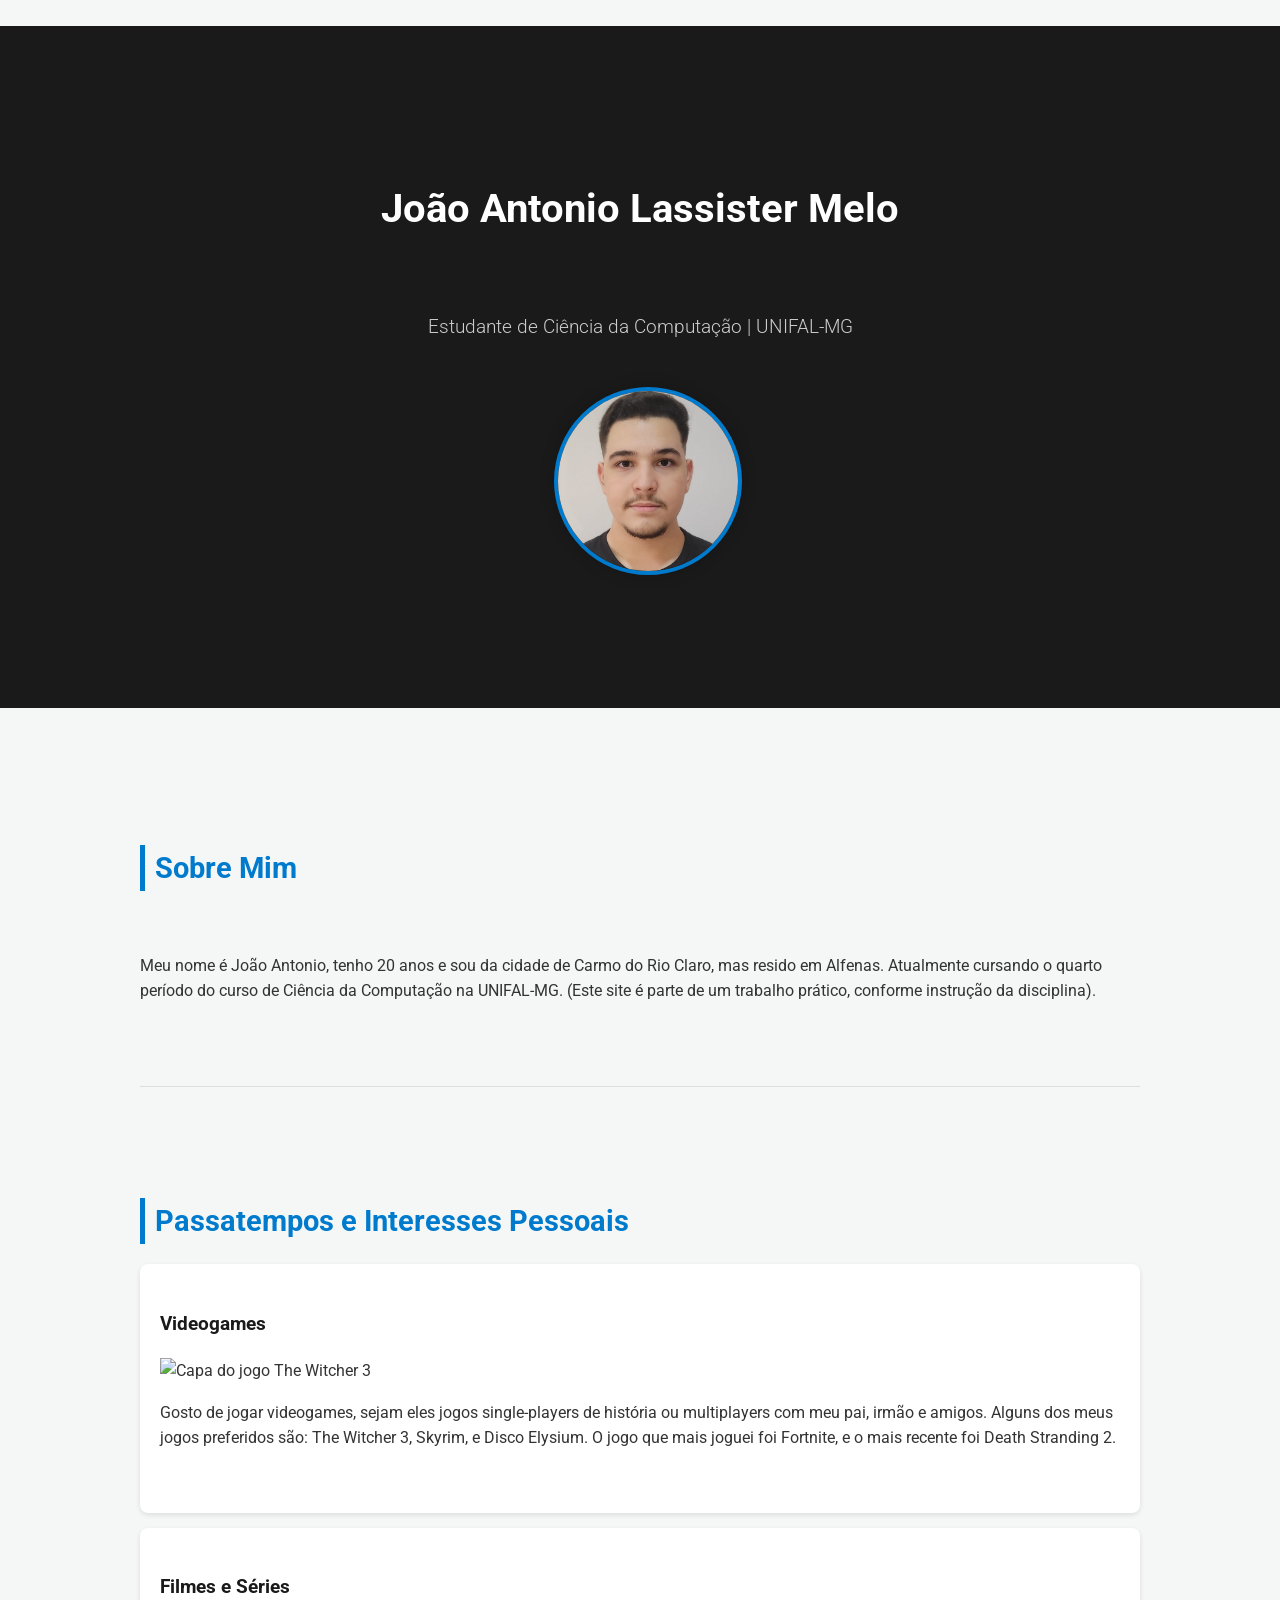
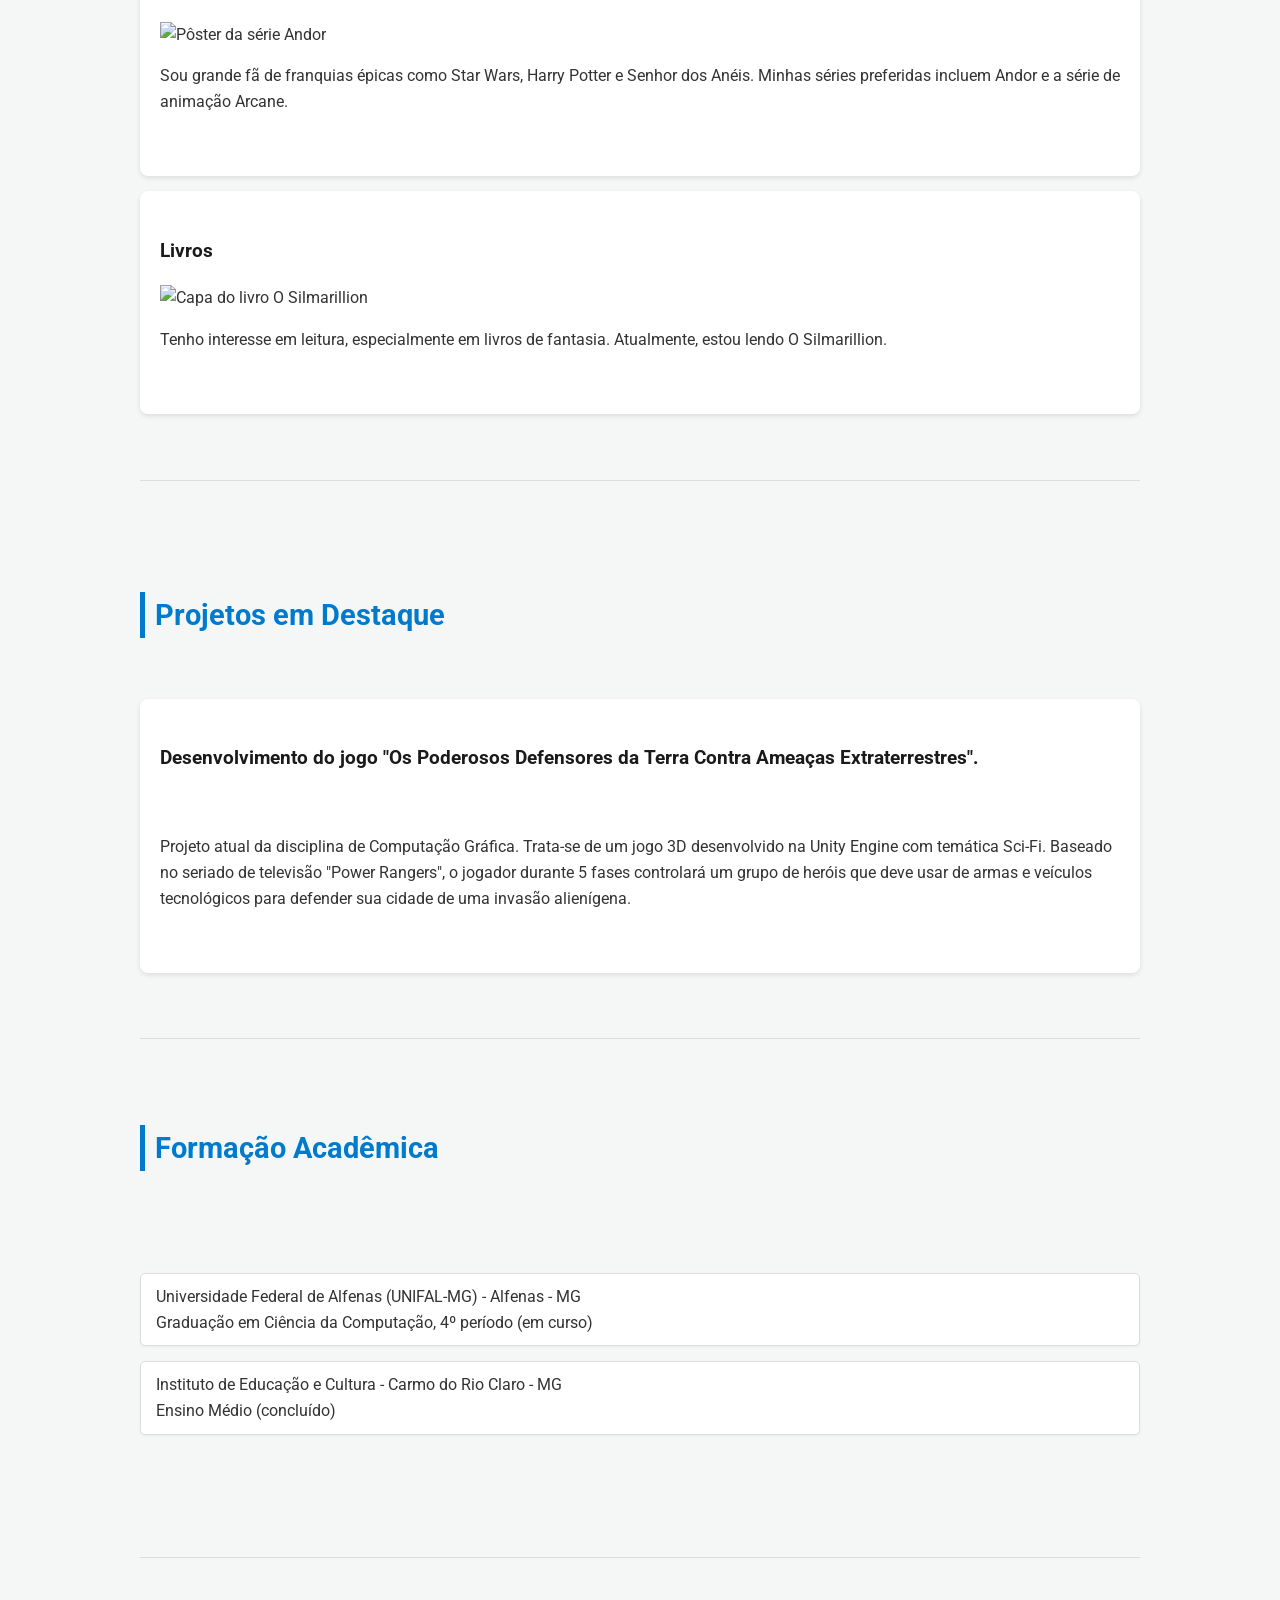
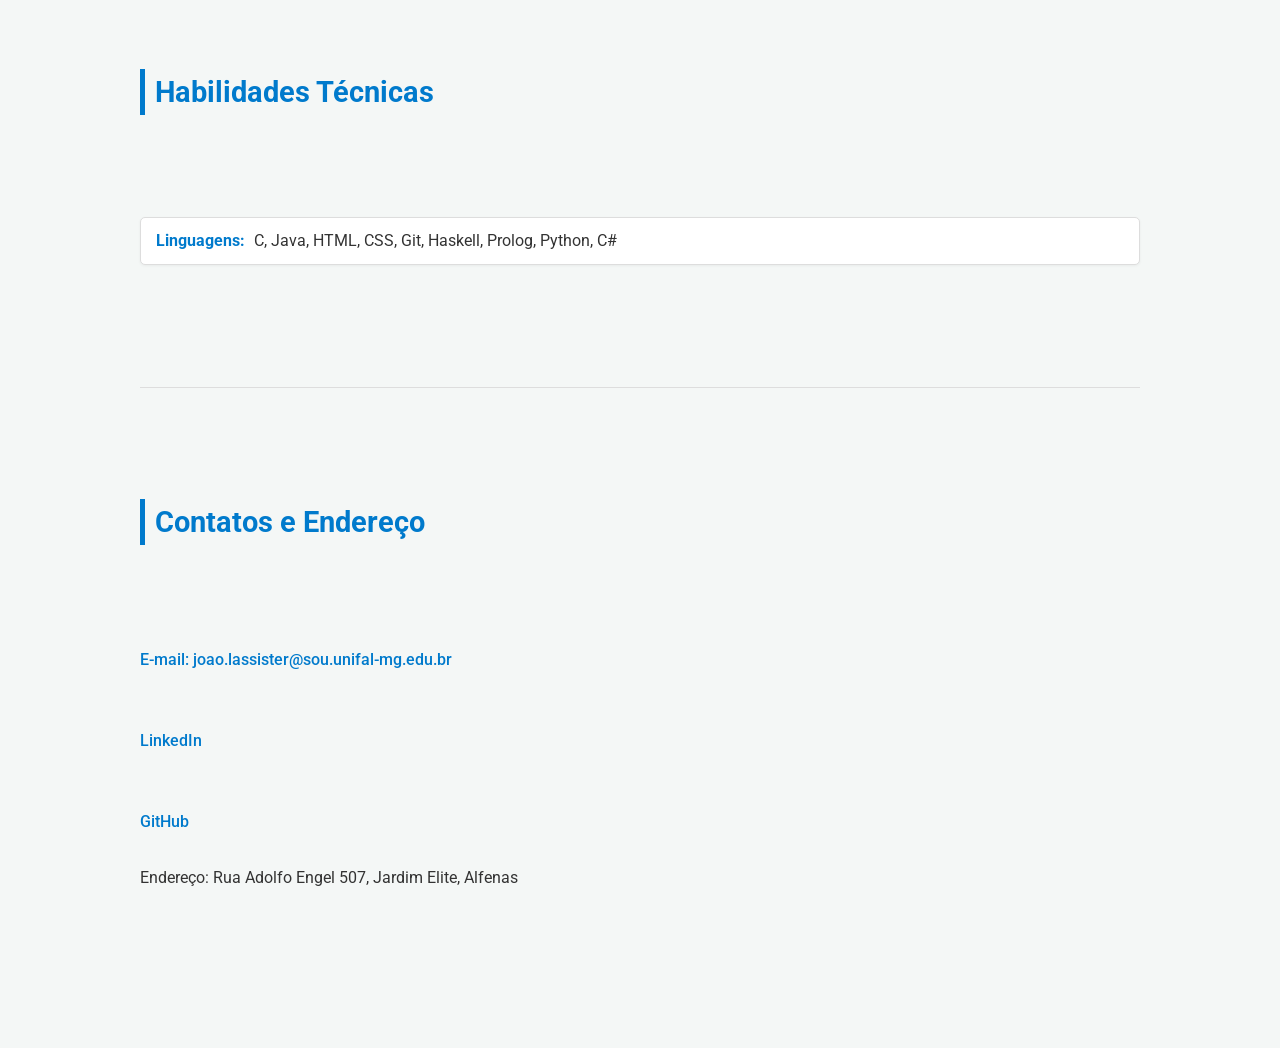
==== index.html @ 3ff21a8b "Alteração index.html Updated profile image and added images for interests." ====
<!DOCTYPE html>
<html lang="pt-BR">
<head>
    <meta charset="UTF-8">
    <meta name="viewport" content="width=device-width, initial-scale=1.0">
    <title>João Antonio Lassister Melo | Site Pessoal</title>
    <link rel="stylesheet" href="style.css">
    <link href="https://fonts.googleapis.com/css2?family=Roboto:wght@300;400;700&display=swap" rel="stylesheet">
</head>
<body>

    <header class="hero">
        <div class="container">
            <h1>João Antonio Lassister Melo</h1>
            <p>Estudante de Ciência da Computação | UNIFAL-MG</p>
            <img src="profile.jpeg" alt="Foto de perfil de João Antonio Lassister Melo" class="profile-img">
        </div>
    </header>

    <main class="container">
        
        <section id="sobre">
            <h2>Sobre Mim</h2>
            <p>Meu nome é João Antonio, tenho 20 anos e sou da cidade de Carmo do Rio Claro, mas resido em Alfenas. Atualmente cursando o quarto período do curso de Ciência da Computação na UNIFAL-MG. (Este site é parte de um trabalho prático, conforme instrução da disciplina).</p>
        </section>

        <section id="interesses">
            <h2>Passatempos e Interesses Pessoais</h2>
            <div class="projeto-card">
                <h3>Videogames</h3>
                <img src="https://upload.wikimedia.org/wikipedia/en/b/b3/The_Witcher_3_Wild_Hunt_cover_art.png" alt="Capa do jogo The Witcher 3" class="content-img">
                <p>Gosto de jogar videogames, sejam eles jogos single-players de história ou multiplayers com meu pai, irmão e amigos. Alguns dos meus jogos preferidos são: The Witcher 3, Skyrim, e Disco Elysium. O jogo que mais joguei foi Fortnite, e o mais recente foi Death Stranding 2.</p>
            </div>
            <div class="projeto-card">
                <h3>Filmes e Séries</h3>
                <img src="https://upload.wikimedia.org/wikipedia/en/b/b9/Andor_title_card.jpg" alt="Pôster da série Andor" class="content-img">
                <p>Sou grande fã de franquias épicas como Star Wars, Harry Potter e Senhor dos Anéis. Minhas séries preferidas incluem Andor e a série de animação Arcane.</p>
            </div>
            <div class="projeto-card">
                <h3>Livros</h3>
                <img src="https://upload.wikimedia.org/wikipedia/en/b/ba/TheSilmarillion.jpg" alt="Capa do livro O Silmarillion" class="content-img">
                <p>Tenho interesse em leitura, especialmente em livros de fantasia. Atualmente, estou lendo O Silmarillion.</p>
            </div>
        </section>

        <section id="projetos">
            <h2>Projetos em Destaque</h2>
            <div class="projeto-card">
                <h3>Desenvolvimento do jogo "Os Poderosos Defensores da Terra Contra Ameaças Extraterrestres".</h3>
                <p>Projeto atual da disciplina de Computação Gráfica. Trata-se de um jogo 3D desenvolvido na Unity Engine com temática Sci-Fi. Baseado no seriado de televisão "Power Rangers", o jogador durante 5 fases controlará um grupo de heróis que deve usar de armas e veículos tecnológicos para defender sua cidade de uma invasão alienígena.</p>
            </div>
        </section>

        <section id="formacao">
            <h2>Formação Acadêmica</h2>
            <ul class="skills-list">
                <li>Universidade Federal de Alfenas (UNIFAL-MG) - Alfenas - MG<br>
                    Graduação em Ciência da Computação, 4º período (em curso)</li>
                <li>Instituto de Educação e Cultura - Carmo do Rio Claro - MG<br>
                    Ensino Médio (concluído)</li>
            </ul>
        </section>

        <section id="habilidades">
            <h2>Habilidades Técnicas</h2>
            <ul class="skills-list">
                <li><span class="skill-name">Linguagens:</span> C, Java, HTML, CSS, Git, Haskell, Prolog, Python, C#</li>
            </ul>
        </section>

        <section id="contato">
            <h2>Contatos e Endereço</h2>
            <div class="contact-info">
                <a href="mailto:joao.lassister@sou.unifal-mg.edu.br" class="contact-link">E-mail: joao.lassister@sou.unifal-mg.edu.br</a>
                <a href="https://www.linkedin.com/in/jo%C3%A3o-antonio-lassister-melo-55b287370?utm_source=share&utm_campaign=share_via&utm_content=profile&utm_medium=android_app" target="_blank" class="contact-link">LinkedIn</a>
                <a href="https://github.com/JA-Lassister" target="_blank" class="contact-link">GitHub</a>
                <p>Endereço: Rua Adolfo Engel 507, Jardim Elite, Alfenas</p>
            </div>
        </section>

</body>
</html>
---- style.css ----
body {
    font-family: 'Roboto', sans-serif;
    line-height: 1.6;
    margin: 0;
    padding: 0;
    background-color: #f4f7f6;
    color: #333;
}

.container {
    width: 90%;
    max-width: 1000px;
    margin: 0 auto;
    padding: 20px;
}

.hero {
    background-color: #1a1a1a;
    color: #ffffff;
    padding: 80px 0;
    text-align: center;
}

.hero h1 {
    margin-top: 0;
    font-size: 2.5em;
    font-weight: 700;
}

.hero p {
    font-size: 1.2em;
    font-weight: 300;
    color: #ccc;
}

.profile-img {
    width: 180px;
    height: 180px;
    border-radius: 50%;
    object-fit: cover;
    margin-top: 25px;
    border: 4px solid #007acc;
    box-shadow: 0 0 15px rgba(0, 0, 0, 0.2);
}

section {
    padding: 40px 0;
    margin-bottom: 20px;
    border-bottom: 1px solid #ddd;
}

section:last-child {
    border-bottom: none;
}

h2 {
    color: #007acc;
    font-size: 1.8em;
    margin-top: 0;
    margin-bottom: 20px;
    border-left: 5px solid #007acc;
    padding-left: 10px;
}

.destaque {
    font-style: italic;
    color: #555;
    padding: 10px;
    background-color: #e9eef0;
    border-radius: 5px;
}

.projeto-card {
    background-color: #ffffff;
    padding: 20px;
    border-radius: 8px;
    box-shadow: 0 2px 5px rgba(0, 0, 0, 0.1);
    margin-top: 15px;
}

.projeto-card h3 {
    color: #1a1a1a;
    margin-top: 0;
}

.skills-list {
    list-style: none;
    padding: 0;
    display: flex;
    flex-wrap: wrap;
    gap: 15px;
    flex-direction: column;
}

.skills-list li {
    background-color: #ffffff;
    padding: 10px 15px;
    border-radius: 5px;
    box-shadow: 0 1px 3px rgba(0, 0, 0, 0.05);
    border: 1px solid #ddd;
    font-weight: 400;
}

.skill-name {
    font-weight: 700;
    color: #007acc;
    margin-right: 5px;
}

.contact-info {
    display: flex;
    flex-direction: column;
    gap: 10px;
    margin-top: 15px;
}

.contact-link {
    display: inline-block;
    color: #007acc;
    text-decoration: none;
    font-weight: 500;
    padding: 5px 0;
    transition: color 0.3s;
}

.contact-link:hover {
    color: #005f99;
    text-decoration: underline;
}

footer {
    background-color: #1a1a1a;
    color: #ccc;
    text-align: center;
    padding: 15px 0;
    font-size: 0.9em;
}

@media (max-width: 600px) {
    .hero {
        padding: 60px 0;
    }
    .hero h1 {
        font-size: 2em;
    }
    h2 {
        font-size: 1.5em;
    }
}
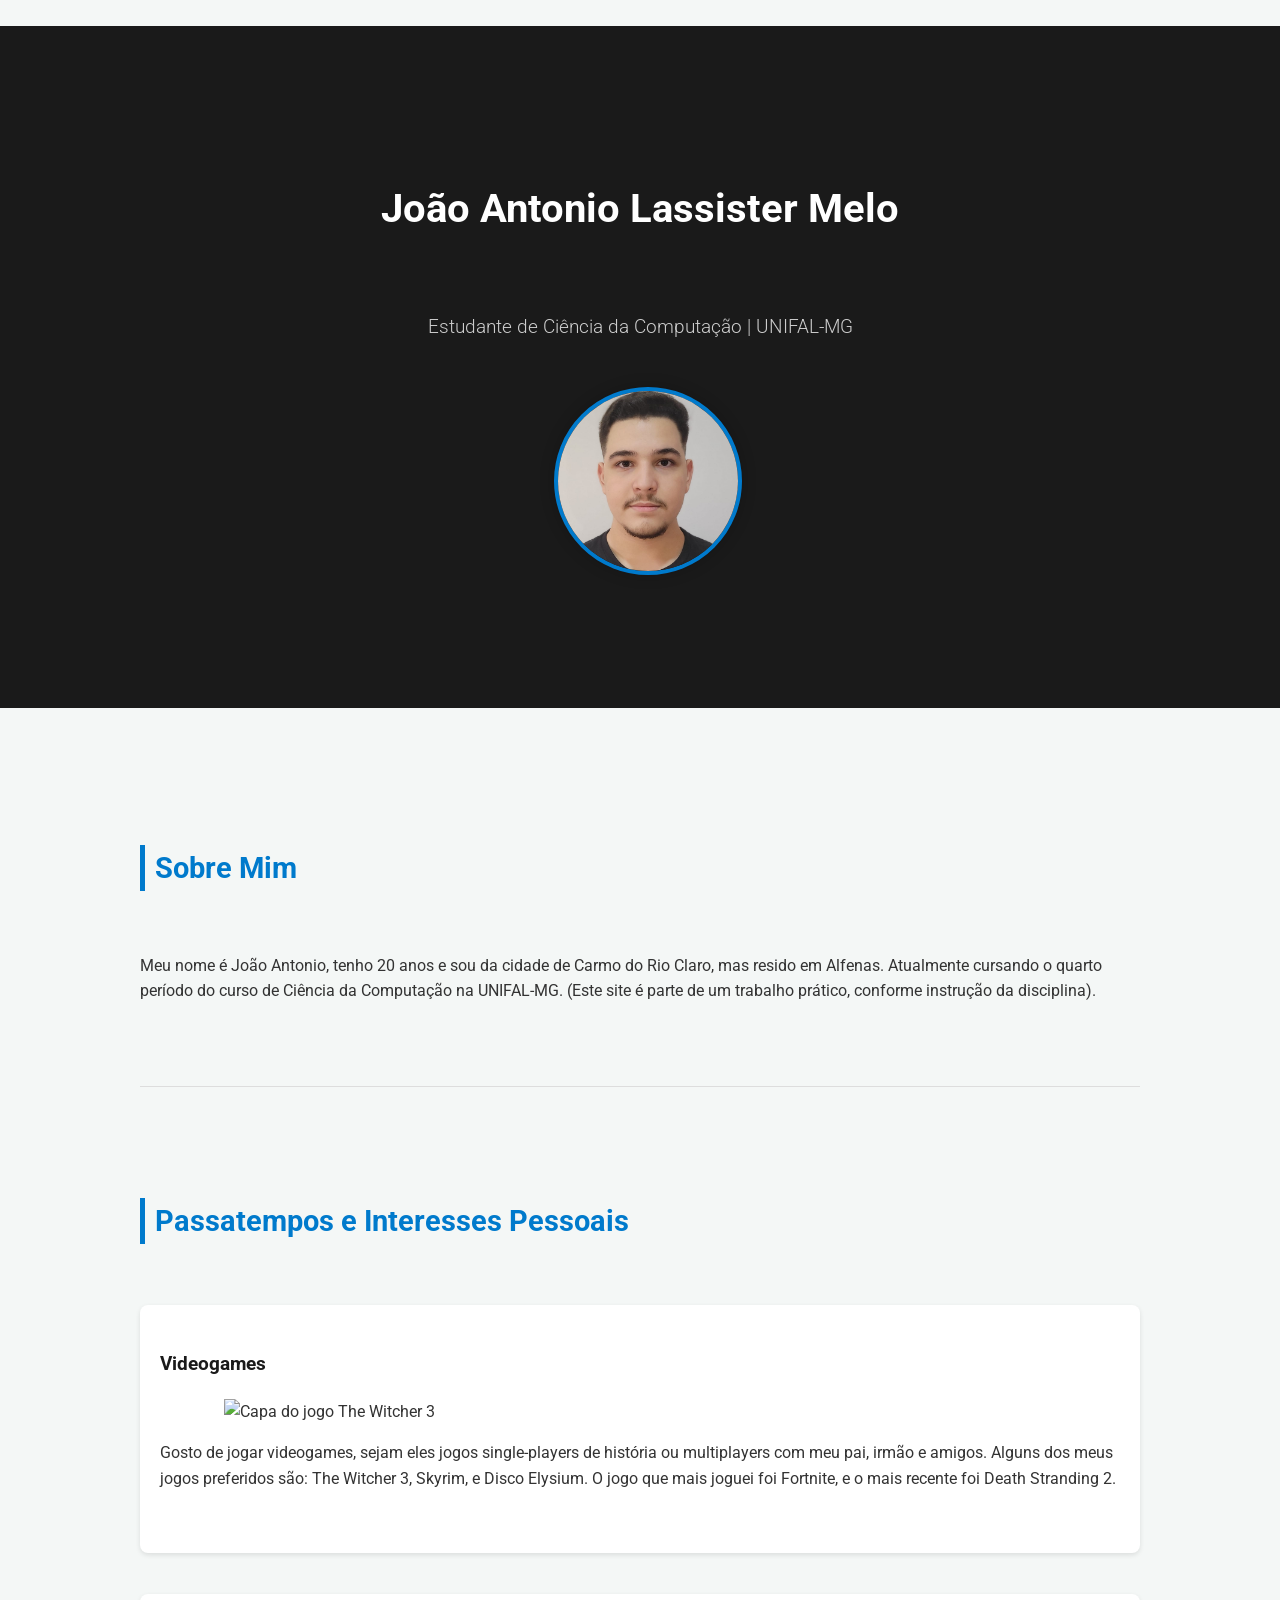
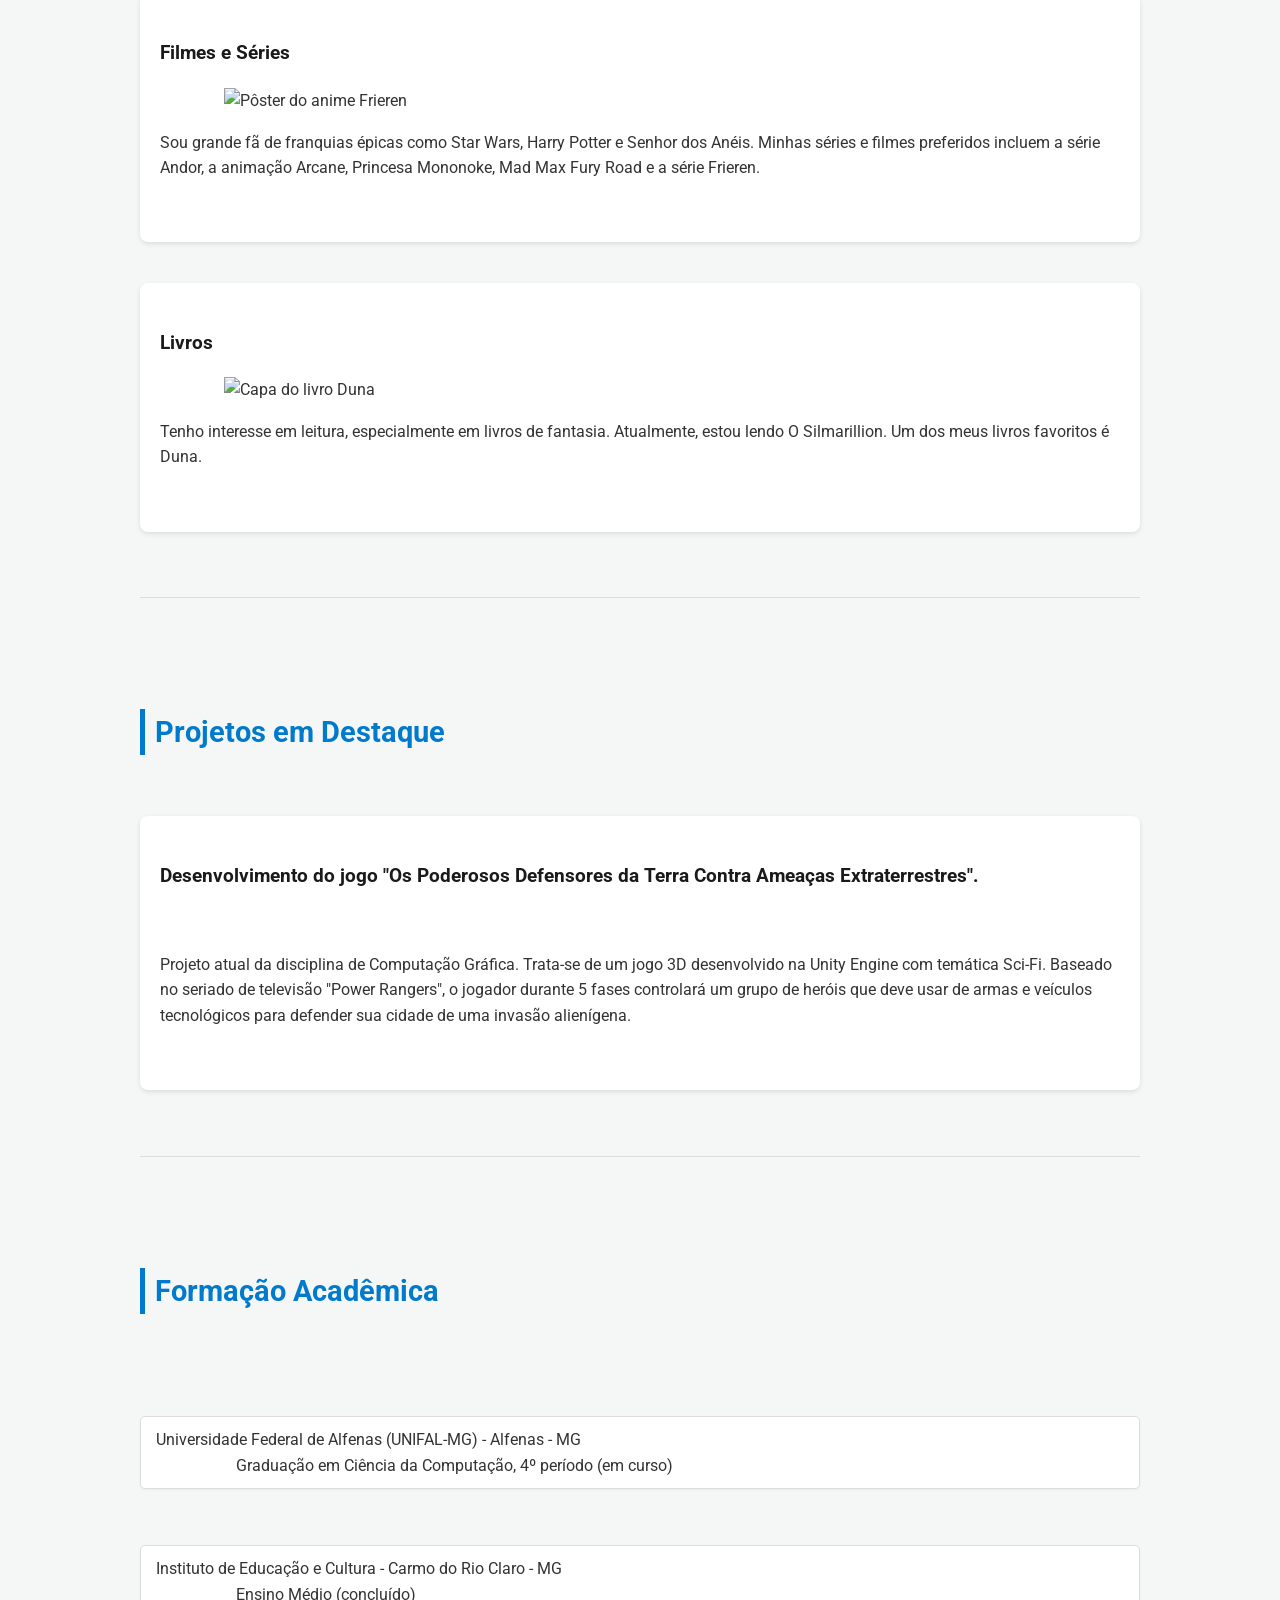
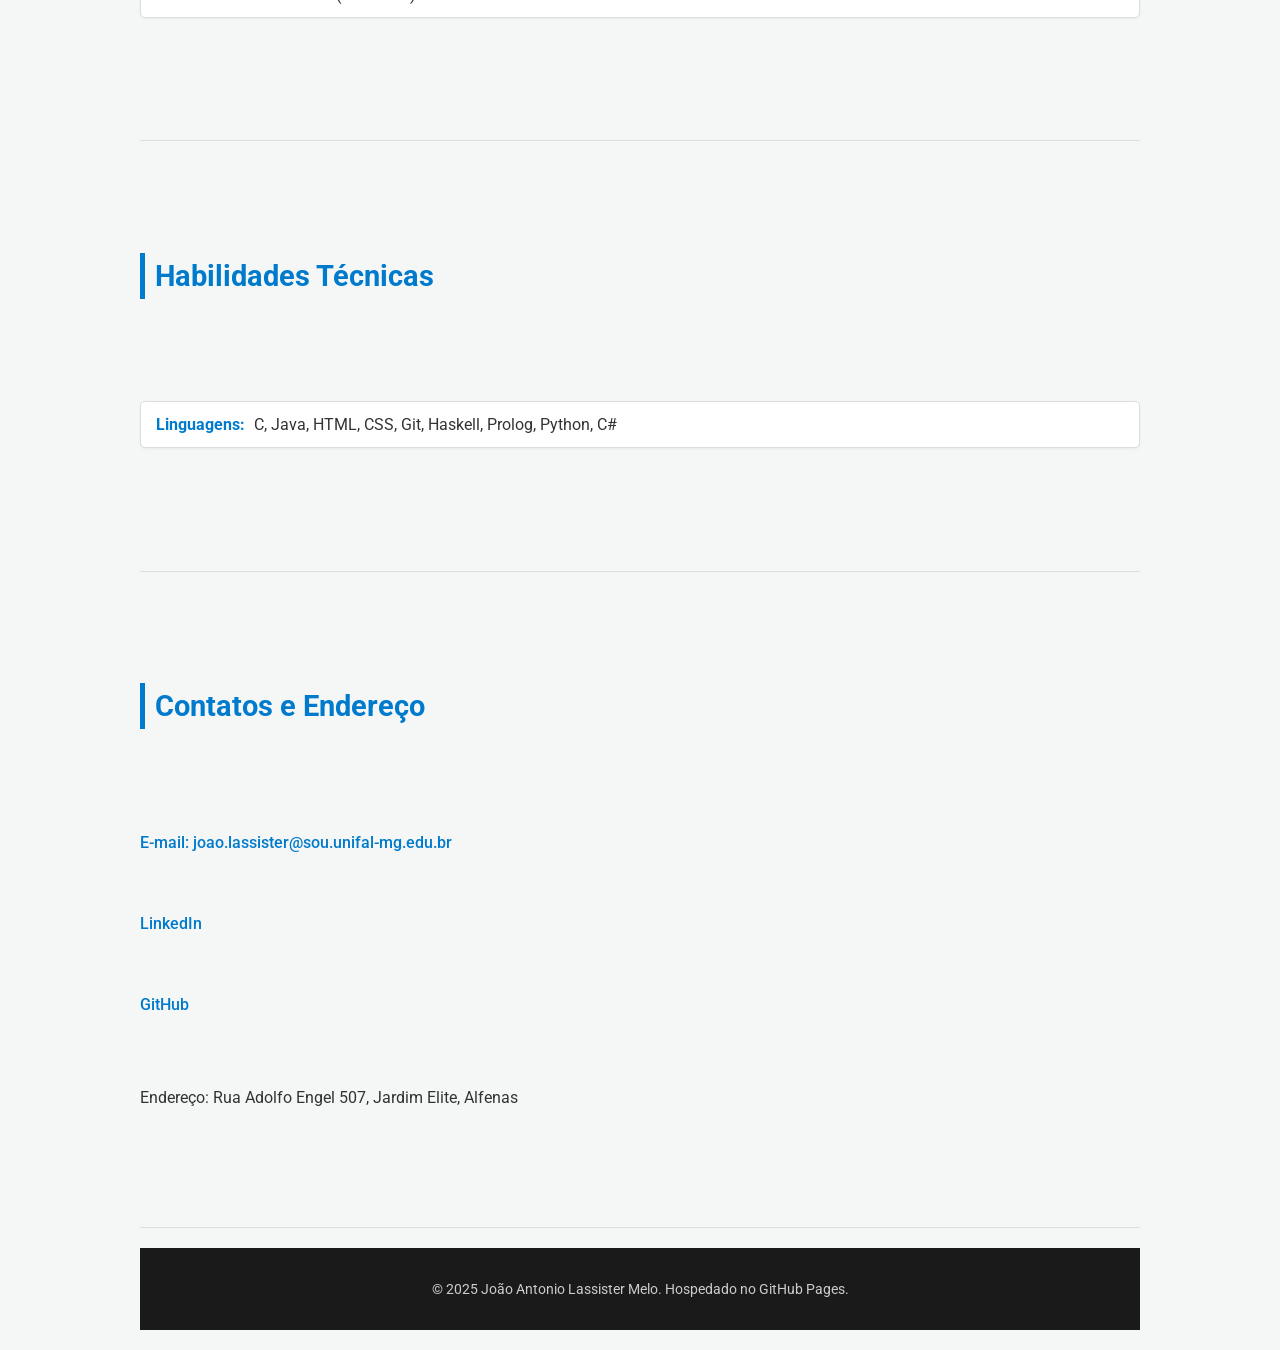
==== commit 5643914a: "Alteração index.html" ====
--- a/index.html
+++ b/index.html
@@ -26,20 +26,20 @@
 
         <section id="interesses">
             <h2>Passatempos e Interesses Pessoais</h2>
-            <div class="projeto-card">
+            <div class="projeto-card">
                 <h3>Videogames</h3>
-                <img src="https://upload.wikimedia.org/wikipedia/en/b/b3/The_Witcher_3_Wild_Hunt_cover_art.png" alt="Capa do jogo The Witcher 3" class="content-img">
+                <img src="https://upload.wikimedia.org/wikipedia/en/b/b3/The_Witcher_3_Wild_Hunt_cover_art.png" alt="Capa do jogo The Witcher 3" class="content-img">
                 <p>Gosto de jogar videogames, sejam eles jogos single-players de história ou multiplayers com meu pai, irmão e amigos. Alguns dos meus jogos preferidos são: The Witcher 3, Skyrim, e Disco Elysium. O jogo que mais joguei foi Fortnite, e o mais recente foi Death Stranding 2.</p>
             </div>
-            <div class="projeto-card">
+            <div class="projeto-card">
                 <h3>Filmes e Séries</h3>
-                <img src="https://upload.wikimedia.org/wikipedia/en/b/b9/Andor_title_card.jpg" alt="Pôster da série Andor" class="content-img">
-                <p>Sou grande fã de franquias épicas como Star Wars, Harry Potter e Senhor dos Anéis. Minhas séries preferidas incluem Andor e a série de animação Arcane.</p>
+                <img src="https://upload.wikimedia.org/wikipedia/en/9/93/Frieren_Beyond_Journey%27s_End_manga_volume_1_cover.jpg" alt="Pôster do anime Frieren" class="content-img">
+                <p>Sou grande fã de franquias épicas como Star Wars, Harry Potter e Senhor dos Anéis. Minhas séries e filmes preferidos incluem a série Andor, a animação Arcane, Princesa Mononoke, Mad Max Fury Road e a série Frieren.</p>
             </div>
-            <div class="projeto-card">
+            <div class="projeto-card">
                 <h3>Livros</h3>
-                <img src="https://upload.wikimedia.org/wikipedia/en/b/ba/TheSilmarillion.jpg" alt="Capa do livro O Silmarillion" class="content-img">
-                <p>Tenho interesse em leitura, especialmente em livros de fantasia. Atualmente, estou lendo O Silmarillion.</p>
+                <img src="https://upload.wikimedia.org/wikipedia/en/6/6f/Dune_novel_cover.jpg" alt="Capa do livro Duna" class="content-img">
+                <p>Tenho interesse em leitura, especialmente em livros de fantasia. Atualmente, estou lendo O Silmarillion. Um dos meus livros favoritos é Duna.</p>
             </div>
         </section>
 
@@ -51,13 +51,13 @@
             </div>
         </section>
 
-        <section id="formacao">
+        <section id="formacao">
             <h2>Formação Acadêmica</h2>
             <ul class="skills-list">
                 <li>Universidade Federal de Alfenas (UNIFAL-MG) - Alfenas - MG<br>
-                    Graduação em Ciência da Computação, 4º período (em curso)</li>
-                <li>Instituto de Educação e Cultura - Carmo do Rio Claro - MG<br>
-                    Ensino Médio (concluído)</li>
+                    Graduação em Ciência da Computação, 4º período (em curso)</li>
+                <li>Instituto de Educação e Cultura - Carmo do Rio Claro - MG<br>
+                    Ensino Médio (concluído)</li>
             </ul>
         </section>
 
@@ -74,9 +74,13 @@
                 <a href="mailto:joao.lassister@sou.unifal-mg.edu.br" class="contact-link">E-mail: joao.lassister@sou.unifal-mg.edu.br</a>
                 <a href="https://www.linkedin.com/in/jo%C3%A3o-antonio-lassister-melo-55b287370?utm_source=share&utm_campaign=share_via&utm_content=profile&utm_medium=android_app" target="_blank" class="contact-link">LinkedIn</a>
                 <a href="https://github.com/JA-Lassister" target="_blank" class="contact-link">GitHub</a>
-                <p>Endereço: Rua Adolfo Engel 507, Jardim Elite, Alfenas</p>
+                <p>Endereço: Rua Adolfo Engel 507, Jardim Elite, Alfenas</p>
             </div>
         </section>
 
+    <footer>
+        <p>&copy; 2025 João Antonio Lassister Melo. Hospedado no GitHub Pages.</p>
+    </footer>
+
 </body>
 </html>
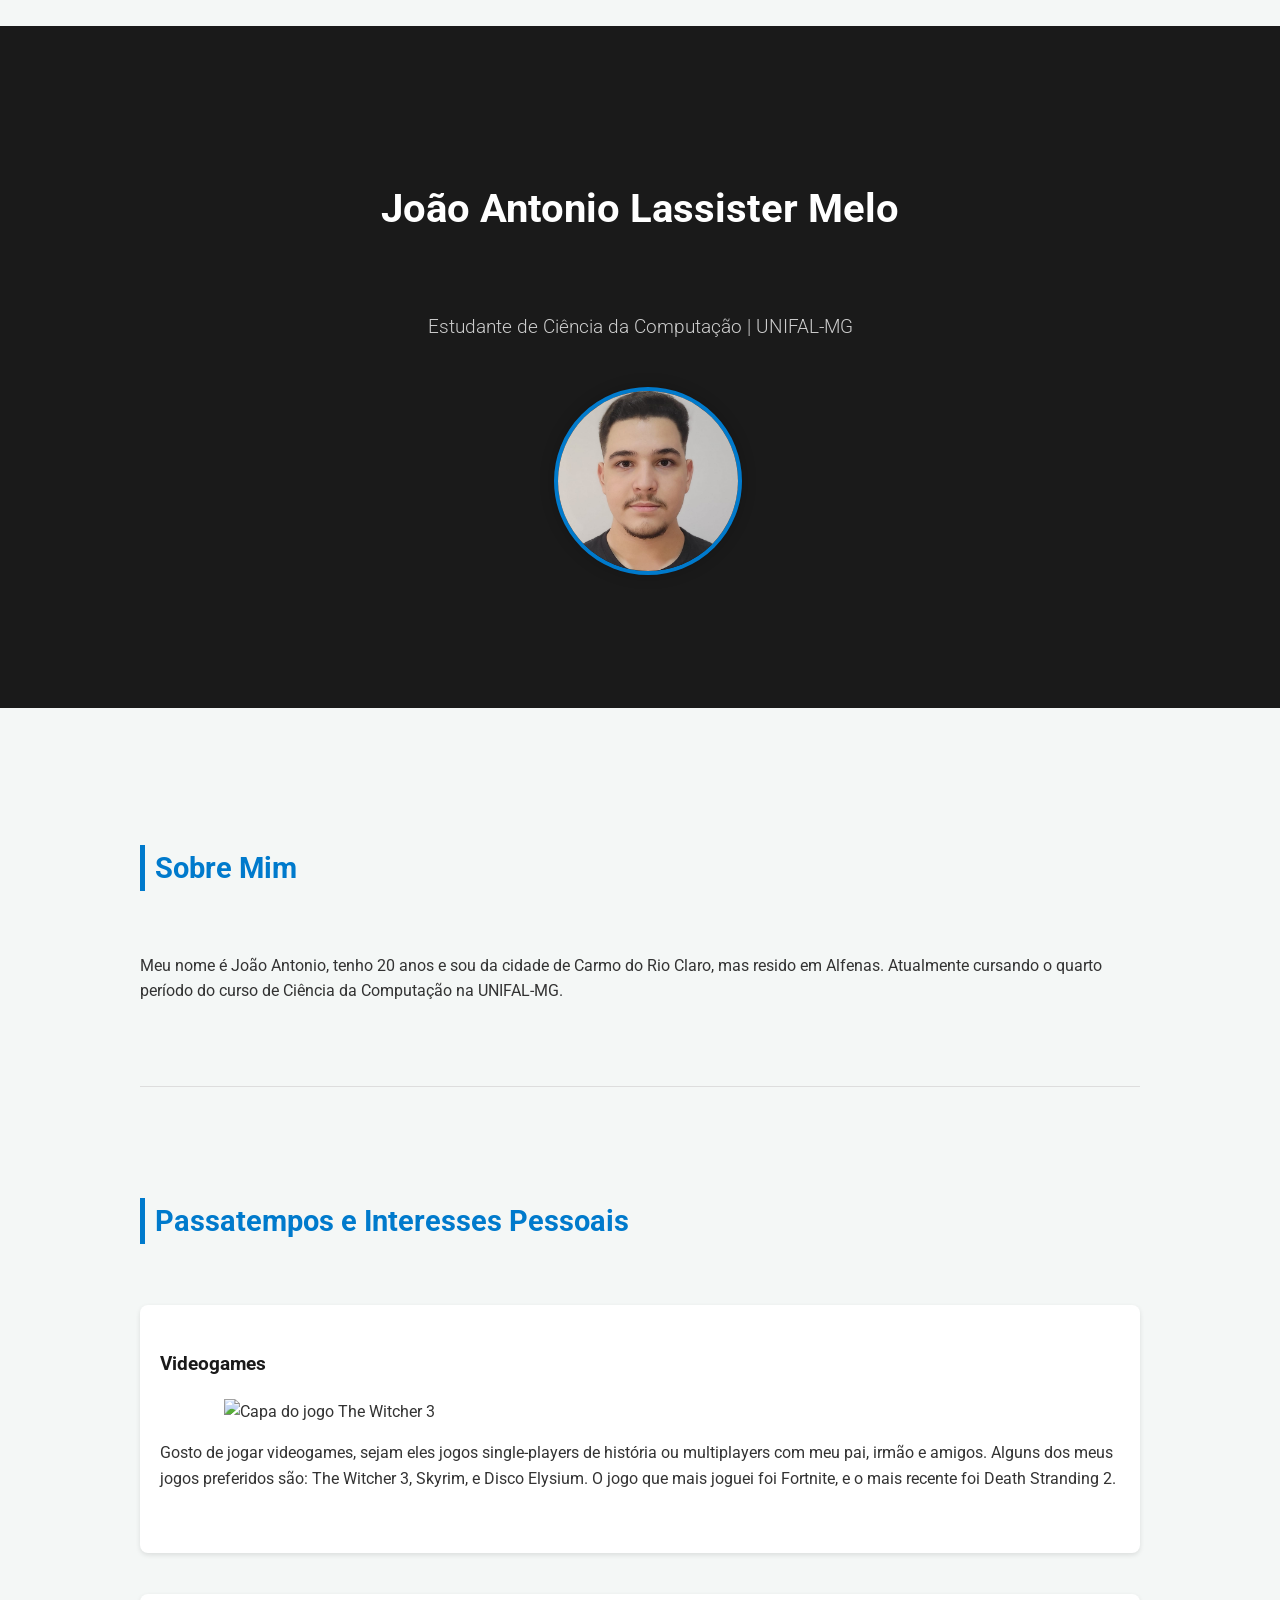
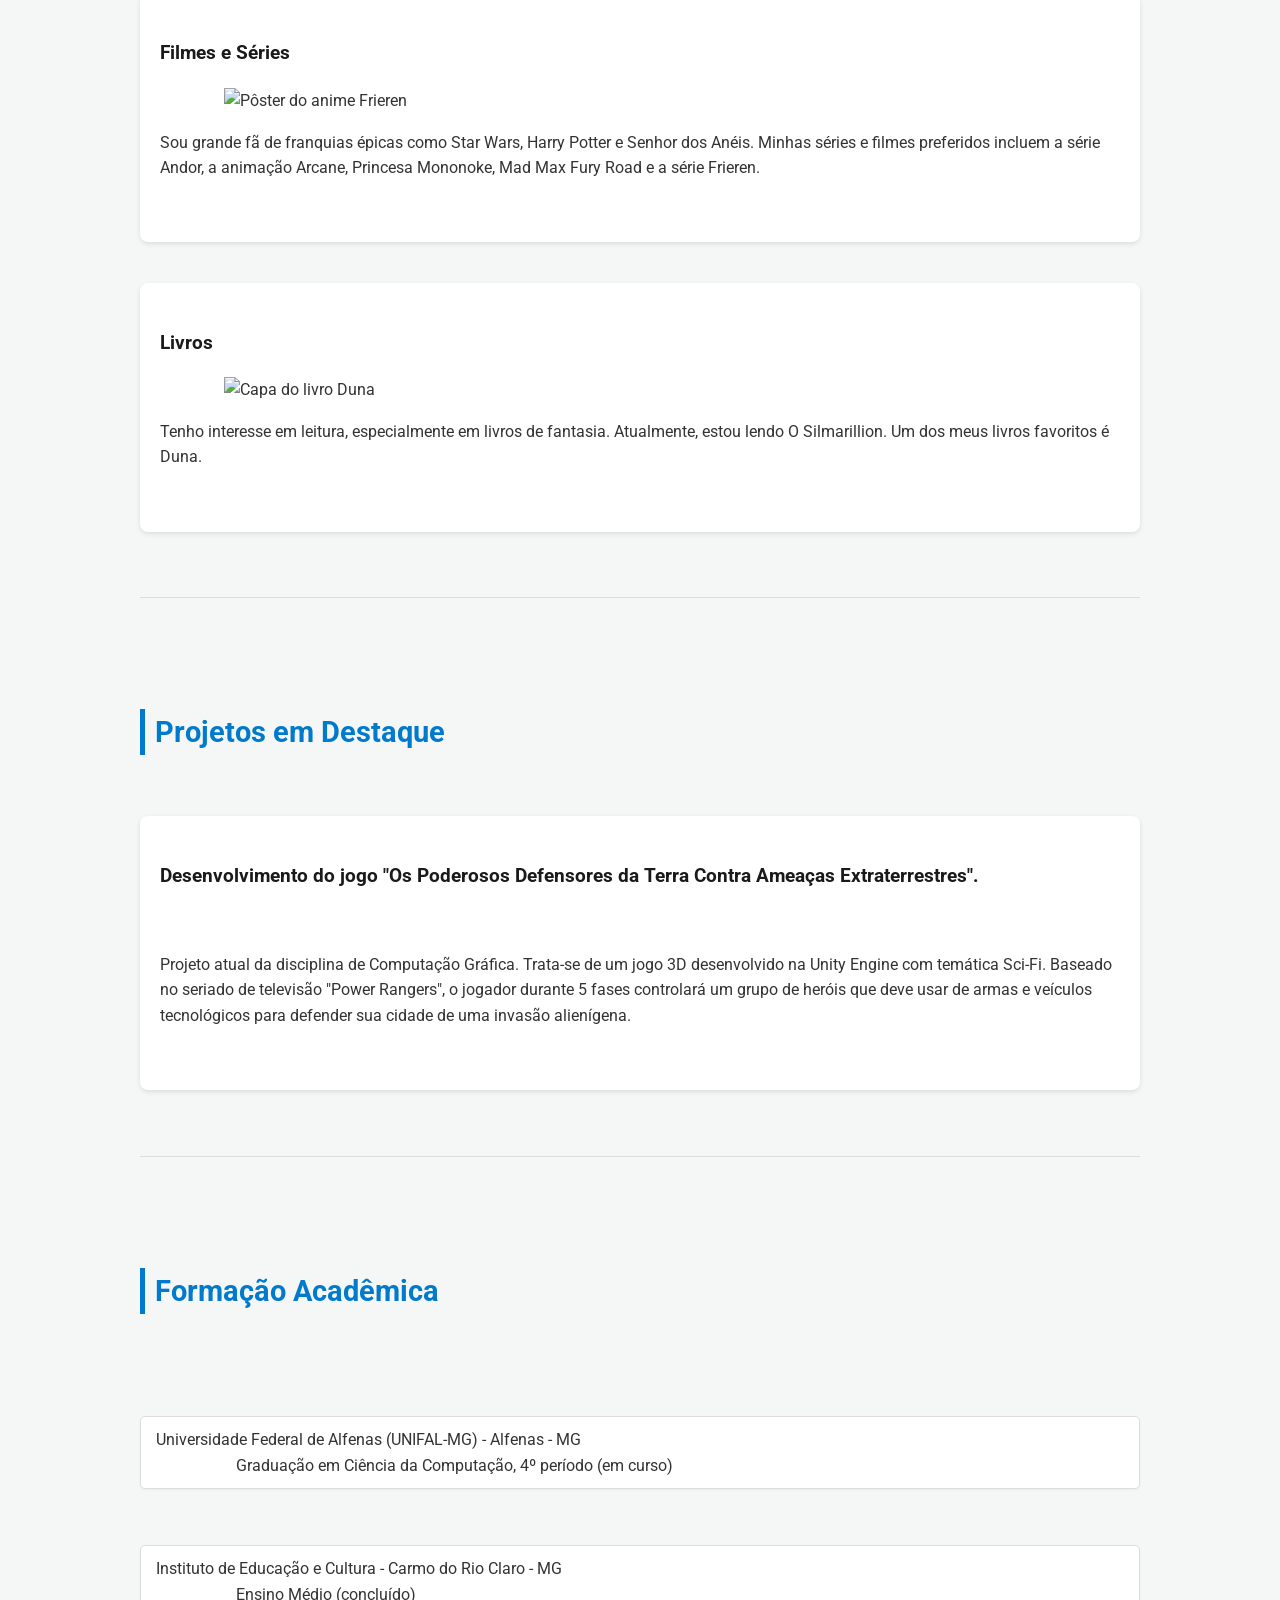
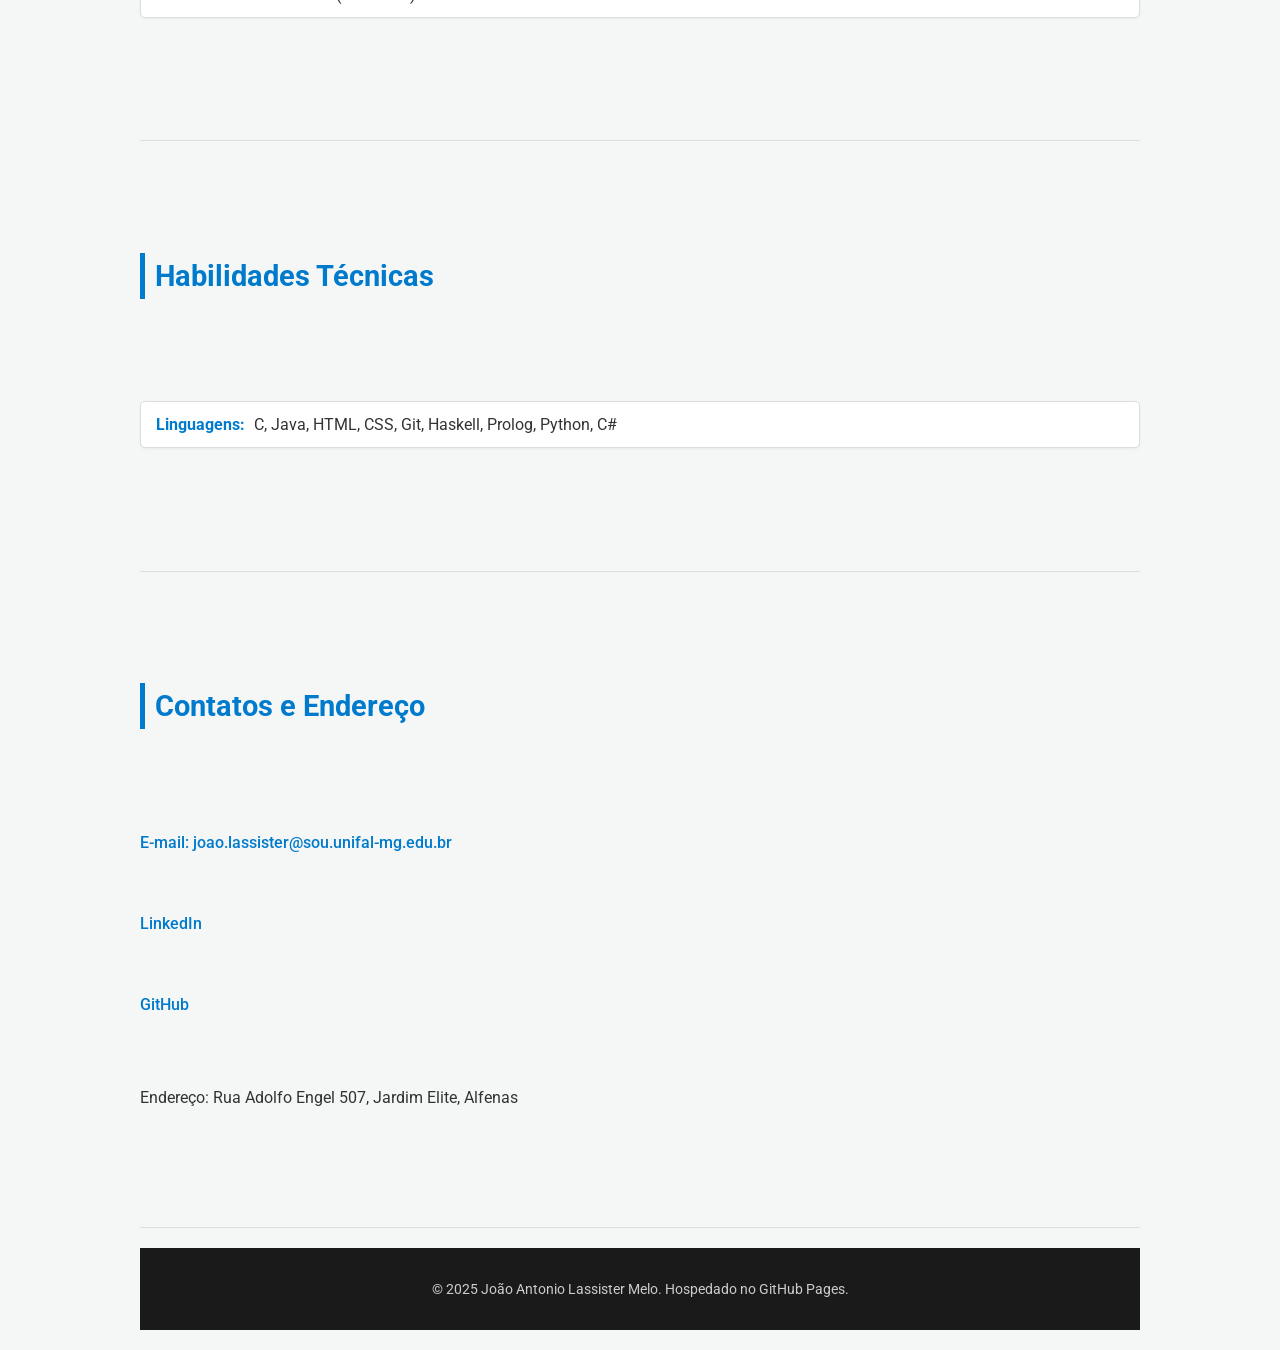
==== commit 925dc31a: "Alteração index.html" ====
--- a/index.html
+++ b/index.html
@@ -21,7 +21,7 @@
         
         <section id="sobre">
             <h2>Sobre Mim</h2>
-            <p>Meu nome é João Antonio, tenho 20 anos e sou da cidade de Carmo do Rio Claro, mas resido em Alfenas. Atualmente cursando o quarto período do curso de Ciência da Computação na UNIFAL-MG. (Este site é parte de um trabalho prático, conforme instrução da disciplina).</p>
+            <p>Meu nome é João Antonio, tenho 20 anos e sou da cidade de Carmo do Rio Claro, mas resido em Alfenas. Atualmente cursando o quarto período do curso de Ciência da Computação na UNIFAL-MG.</p>
         </section>
 
         <section id="interesses">
@@ -84,3 +84,4 @@
 
 </body>
 </html>
+
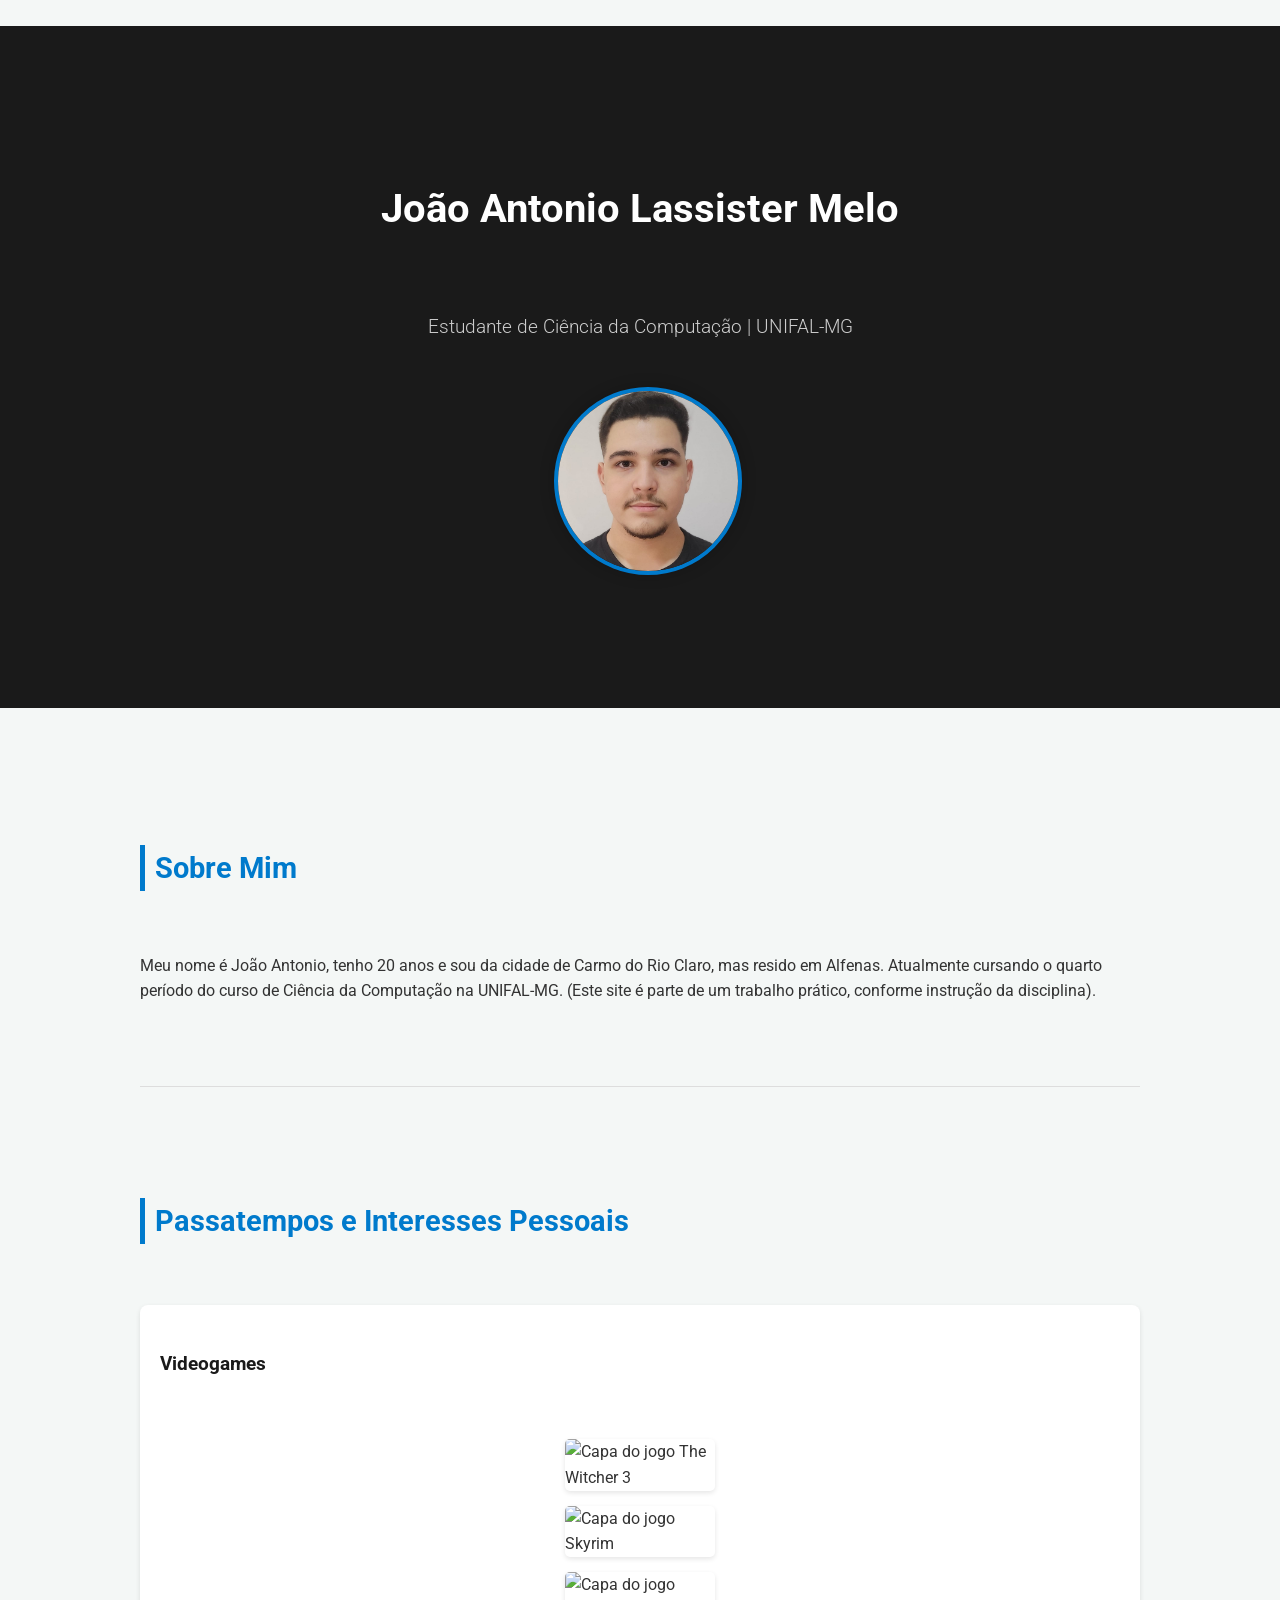
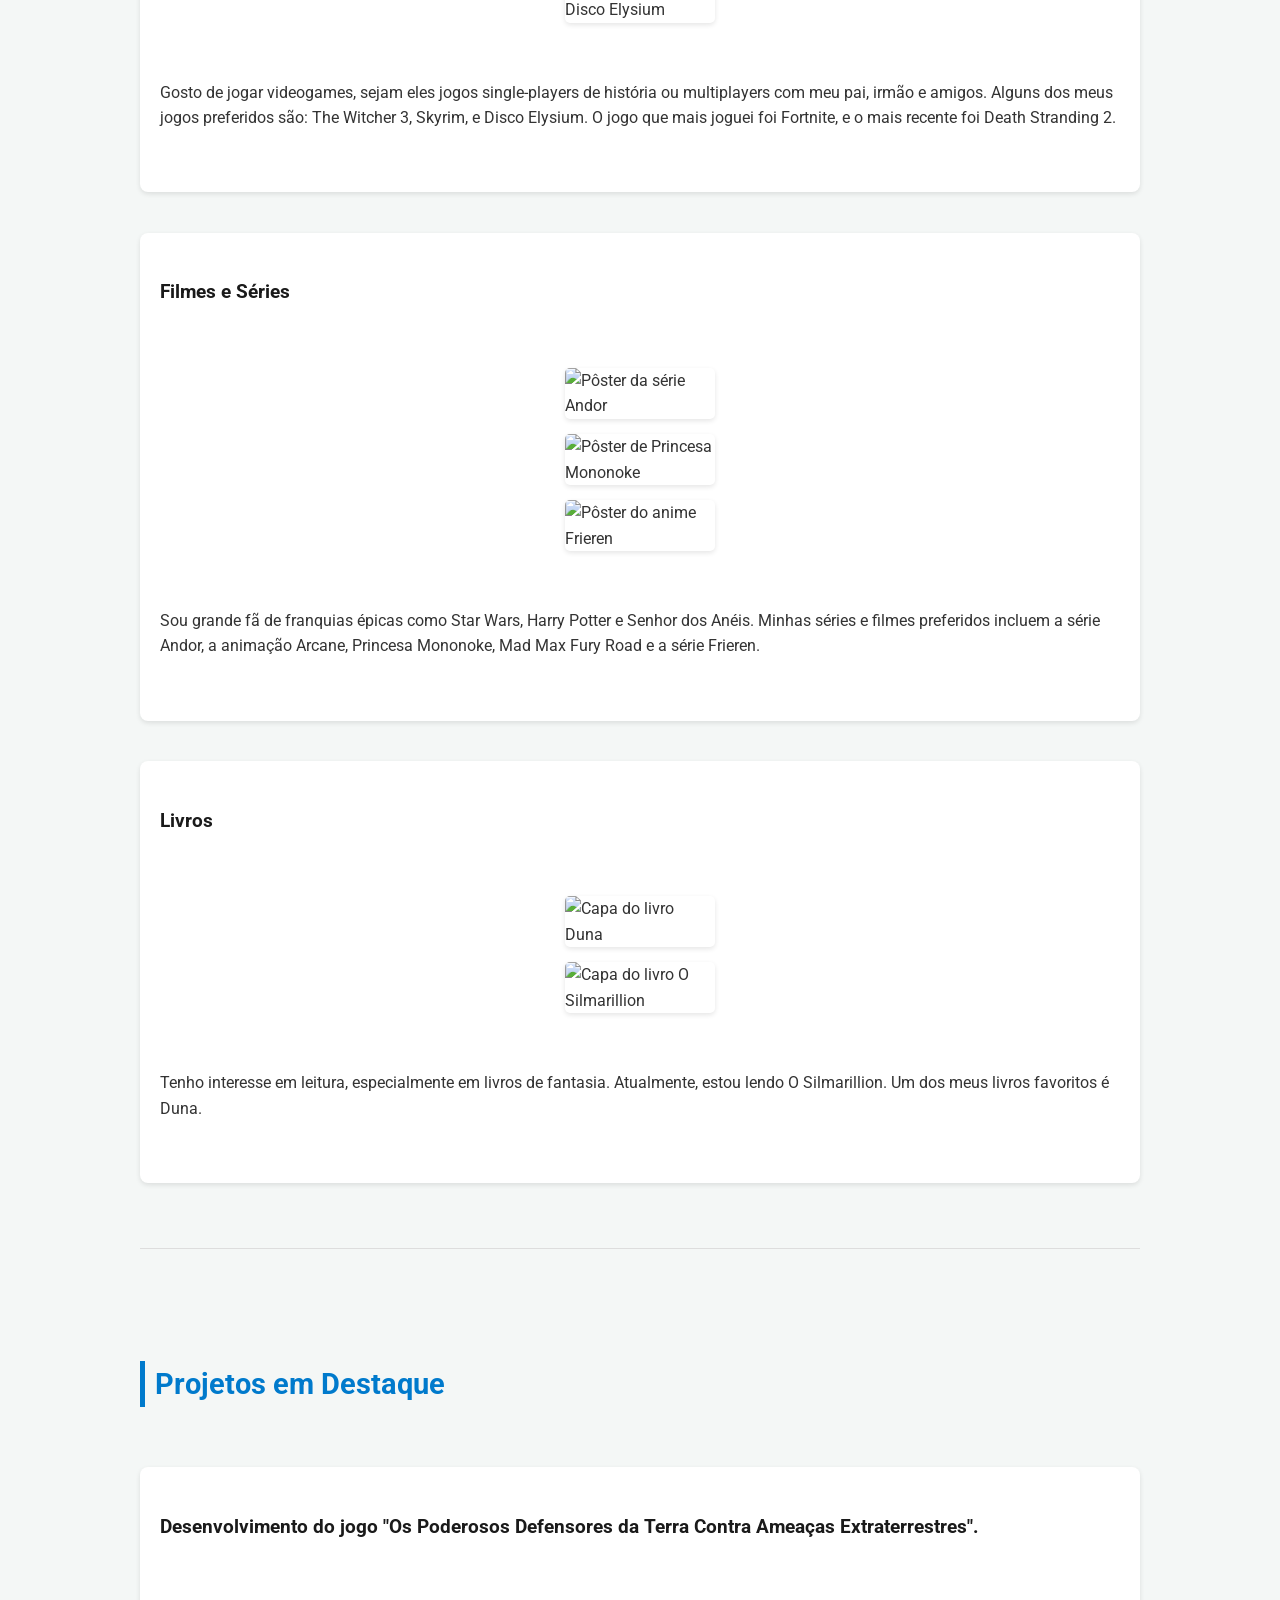
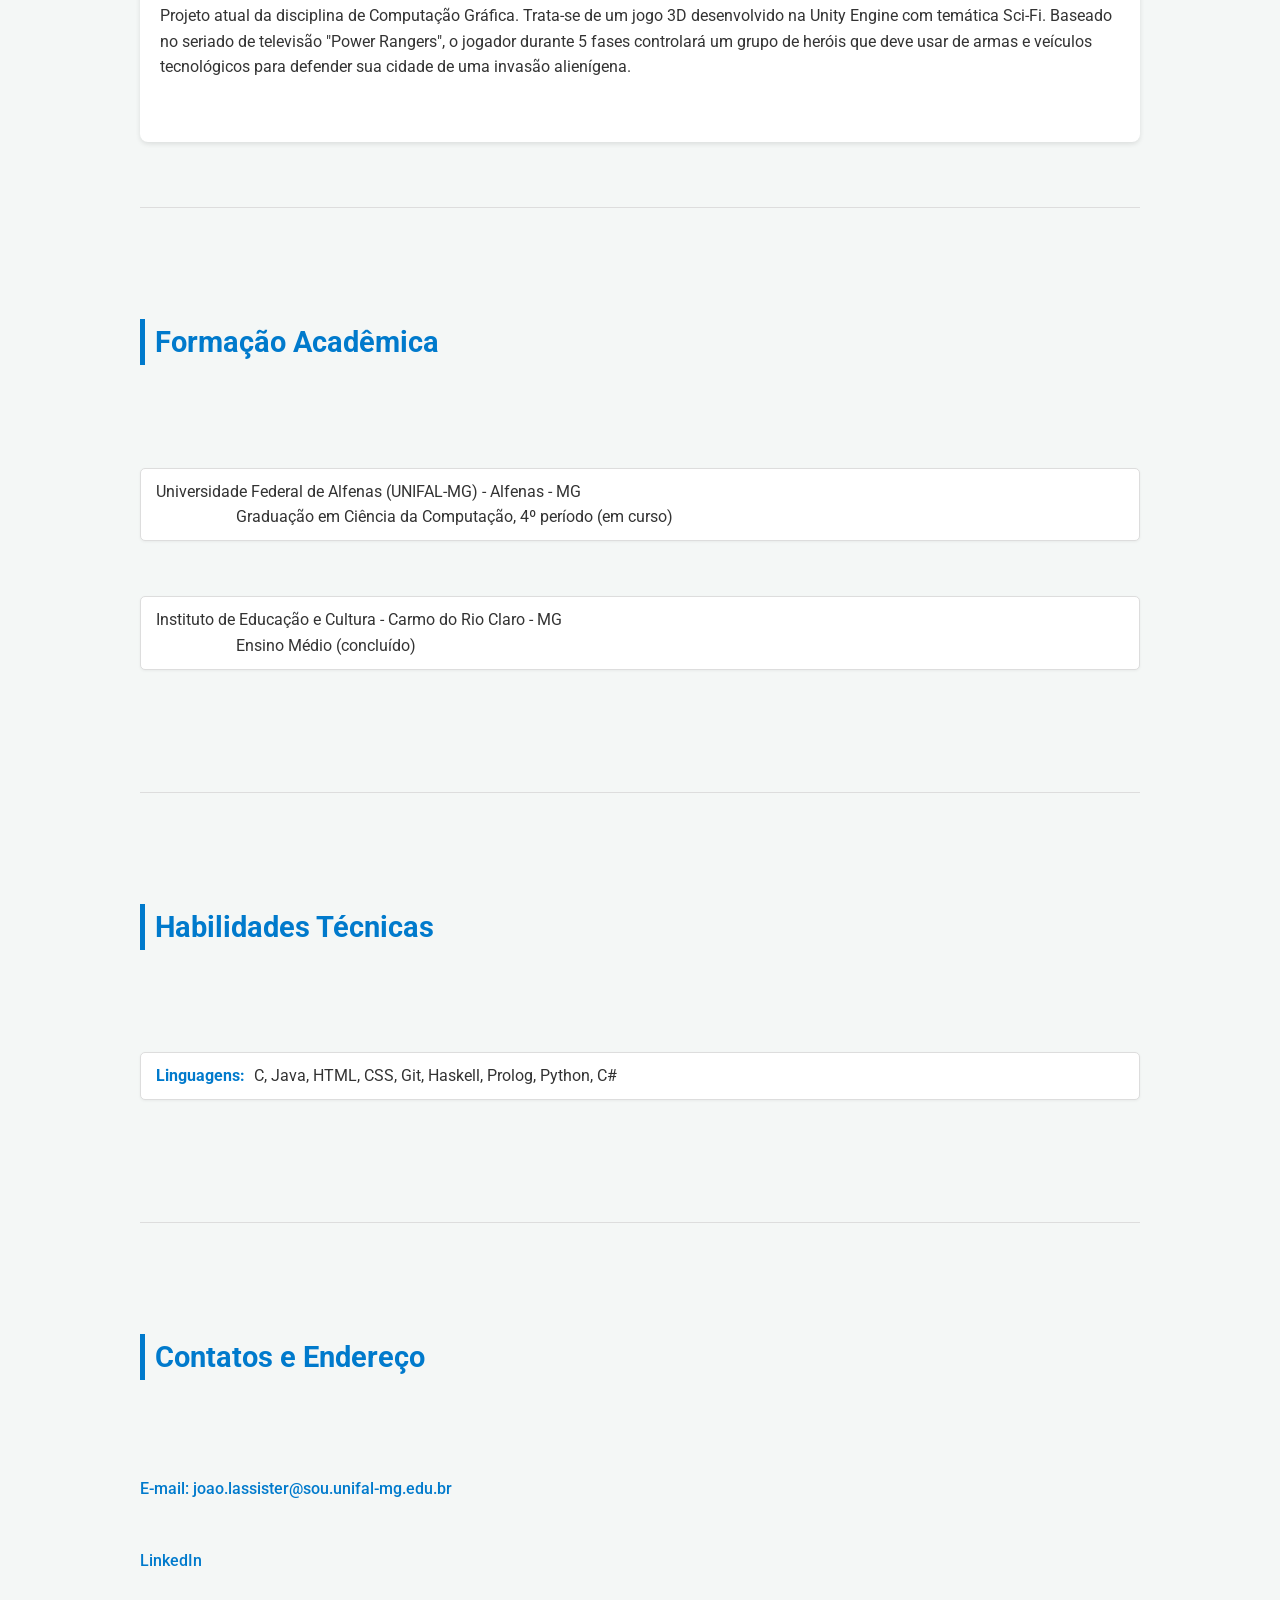
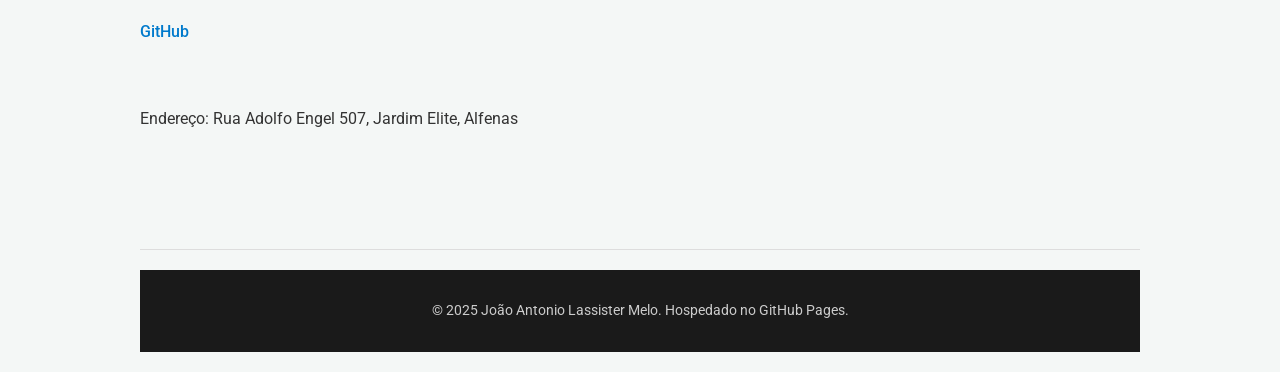
==== commit af2681b9: "Alterações conteúdo index Added image galleries for games, movies, and books sections. Updated perso" ====
--- a/index.html
+++ b/index.html
@@ -21,24 +21,35 @@
         
         <section id="sobre">
             <h2>Sobre Mim</h2>
-            <p>Meu nome é João Antonio, tenho 20 anos e sou da cidade de Carmo do Rio Claro, mas resido em Alfenas. Atualmente cursando o quarto período do curso de Ciência da Computação na UNIFAL-MG.</p>
+            <p>Meu nome é João Antonio, tenho 20 anos e sou da cidade de Carmo do Rio Claro, mas resido em Alfenas. Atualmente cursando o quarto período do curso de Ciência da Computação na UNIFAL-MG. (Este site é parte de um trabalho prático, conforme instrução da disciplina).</p>
         </section>
 
         <section id="interesses">
             <h2>Passatempos e Interesses Pessoais</h2>
             <div class="projeto-card">
                 <h3>Videogames</h3>
-                <img src="https://upload.wikimedia.org/wikipedia/en/b/b3/The_Witcher_3_Wild_Hunt_cover_art.png" alt="Capa do jogo The Witcher 3" class="content-img">
+                <div class="image-gallery">
+                    <img src="https://upload.wikimedia.org/wikipedia/en/b/b3/The_Witcher_3_Wild_Hunt_cover_art.png" alt="Capa do jogo The Witcher 3" class="content-img">
+                    <img src="https://upload.wikimedia.org/wikipedia/en/1/15/The_Elder_Scrolls_V_Skyrim_cover.png" alt="Capa do jogo Skyrim" class="content-img">
+                    <img src="https://upload.wikimedia.org/wikipedia/en/1/1f/Disco_Elysium_cover_art.jpg" alt="Capa do jogo Disco Elysium" class="content-img">
+                </div>
                 <p>Gosto de jogar videogames, sejam eles jogos single-players de história ou multiplayers com meu pai, irmão e amigos. Alguns dos meus jogos preferidos são: The Witcher 3, Skyrim, e Disco Elysium. O jogo que mais joguei foi Fortnite, e o mais recente foi Death Stranding 2.</p>
             </div>
             <div class="projeto-card">
                 <h3>Filmes e Séries</h3>
-                <img src="https://upload.wikimedia.org/wikipedia/en/9/93/Frieren_Beyond_Journey%27s_End_manga_volume_1_cover.jpg" alt="Pôster do anime Frieren" class="content-img">
+                <div class="image-gallery">
+                    <img src="https://upload.wikimedia.org/wikipedia/en/b/b9/Andor_title_card.jpg" alt="Pôster da série Andor" class="content-img">
+                    <img src="https://upload.wikimedia.org/wikipedia/en/4/4c/Princess_Mononoke_poster.png" alt="Pôster de Princesa Mononoke" class="content-img">
+                    <img src="https://upload.wikimedia.org/wikipedia/en/9/93/Frieren_Beyond_Journey%27s_End_manga_volume_1_cover.jpg" alt="Pôster do anime Frieren" class="content-img">
+                </div>
                 <p>Sou grande fã de franquias épicas como Star Wars, Harry Potter e Senhor dos Anéis. Minhas séries e filmes preferidos incluem a série Andor, a animação Arcane, Princesa Mononoke, Mad Max Fury Road e a série Frieren.</p>
             </div>
             <div class="projeto-card">
                 <h3>Livros</h3>
-                <img src="https://upload.wikimedia.org/wikipedia/en/6/6f/Dune_novel_cover.jpg" alt="Capa do livro Duna" class="content-img">
+                <div class="image-gallery">
+                    <img src="https://upload.wikimedia.org/wikipedia/en/6/6f/Dune_novel_cover.jpg" alt="Capa do livro Duna" class="content-img">
+                    <img src="https://upload.wikimedia.org/wikipedia/en/b/ba/TheSilmarillion.jpg" alt="Capa do livro O Silmarillion" class="content-img">
+                </div>
                 <p>Tenho interesse em leitura, especialmente em livros de fantasia. Atualmente, estou lendo O Silmarillion. Um dos meus livros favoritos é Duna.</p>
             </div>
         </section>
@@ -84,4 +95,3 @@
 
 </body>
 </html>
-
--- a/style.css
+++ b/style.css
@@ -41,6 +41,15 @@
     margin-top: 25px;
     border: 4px solid #007acc;
     box-shadow: 0 0 15px rgba(0, 0, 0, 0.2);
+}
+
+.content-img {
+    max-width: 150px;
+    height: auto;
+    display: block;
+    margin: 15px auto;
+    border-radius: 5px;
+    box-shadow: 0 2px 5px rgba(0, 0, 0, 0.1);
 }
 
 section {
@@ -119,7 +128,6 @@
     color: #007acc;
     text-decoration: none;
     font-weight: 500;
-    padding: 5px 0;
     transition: color 0.3s;
 }
 
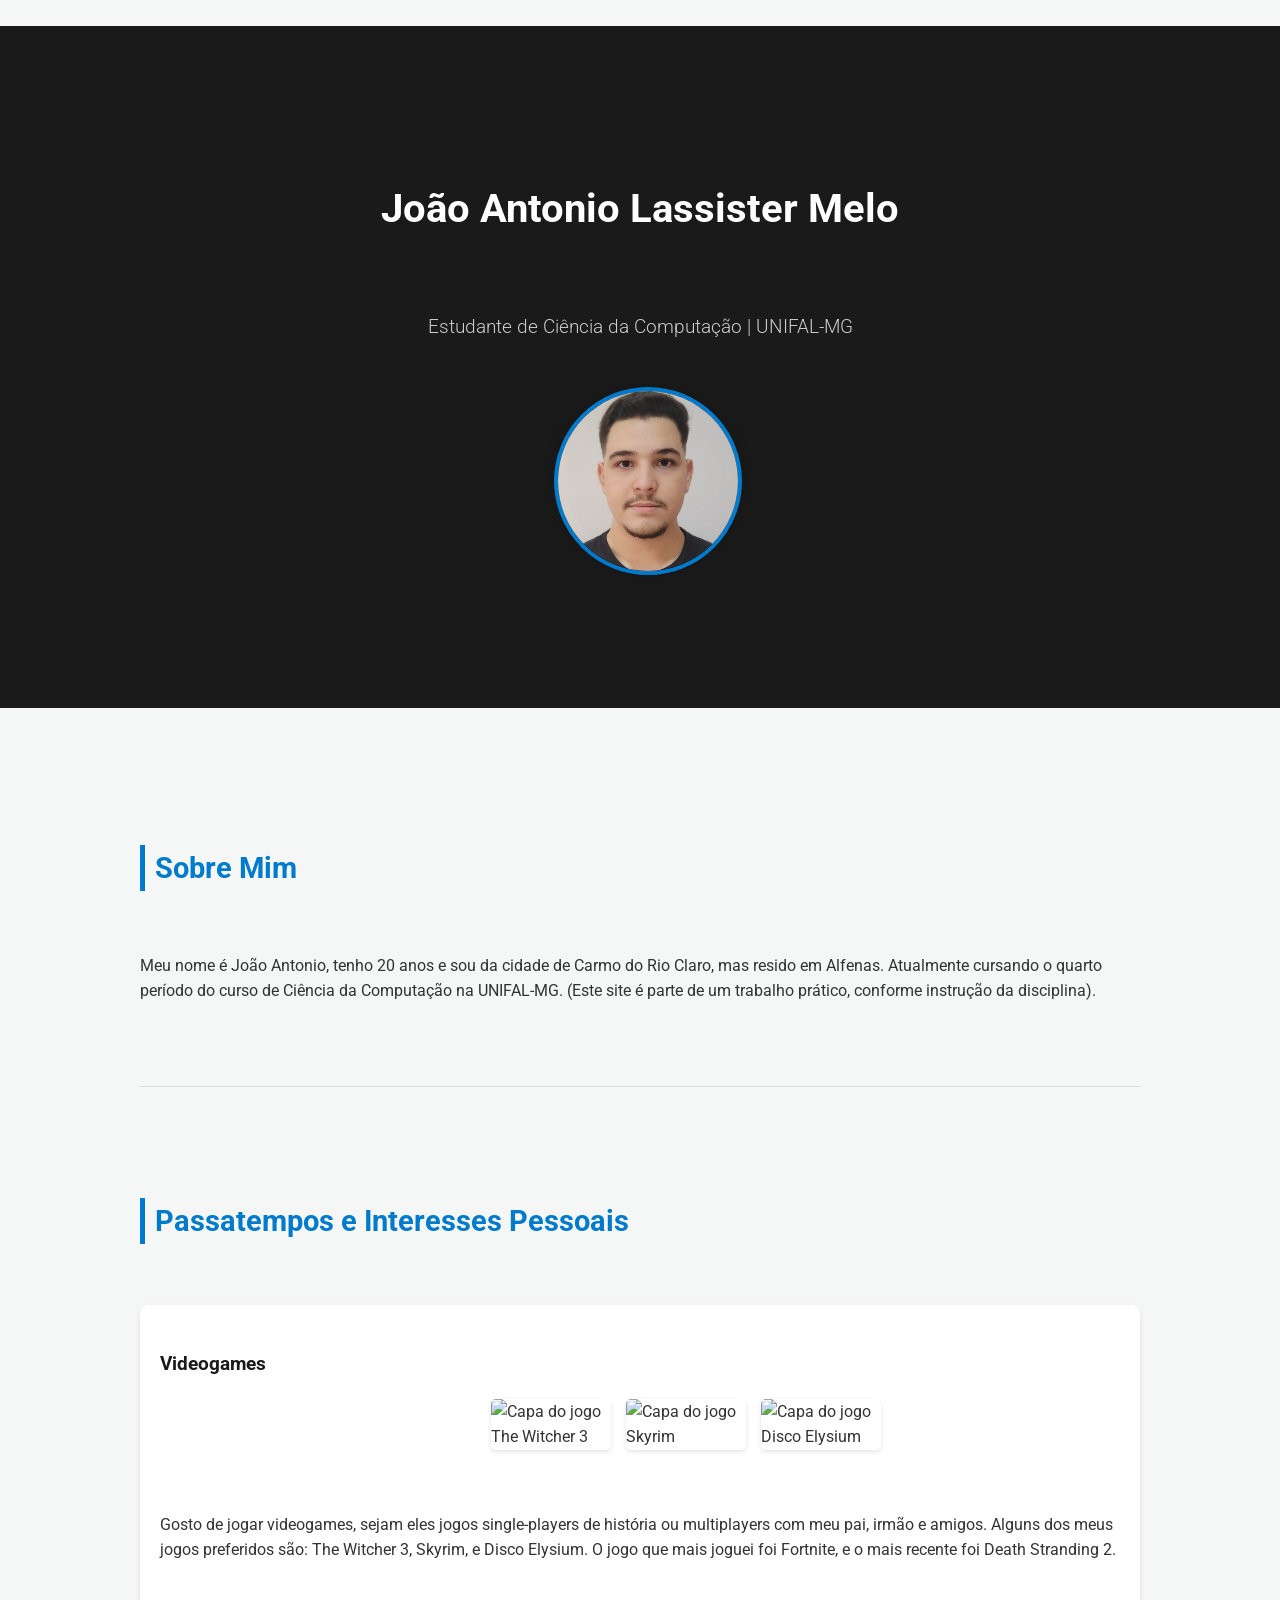
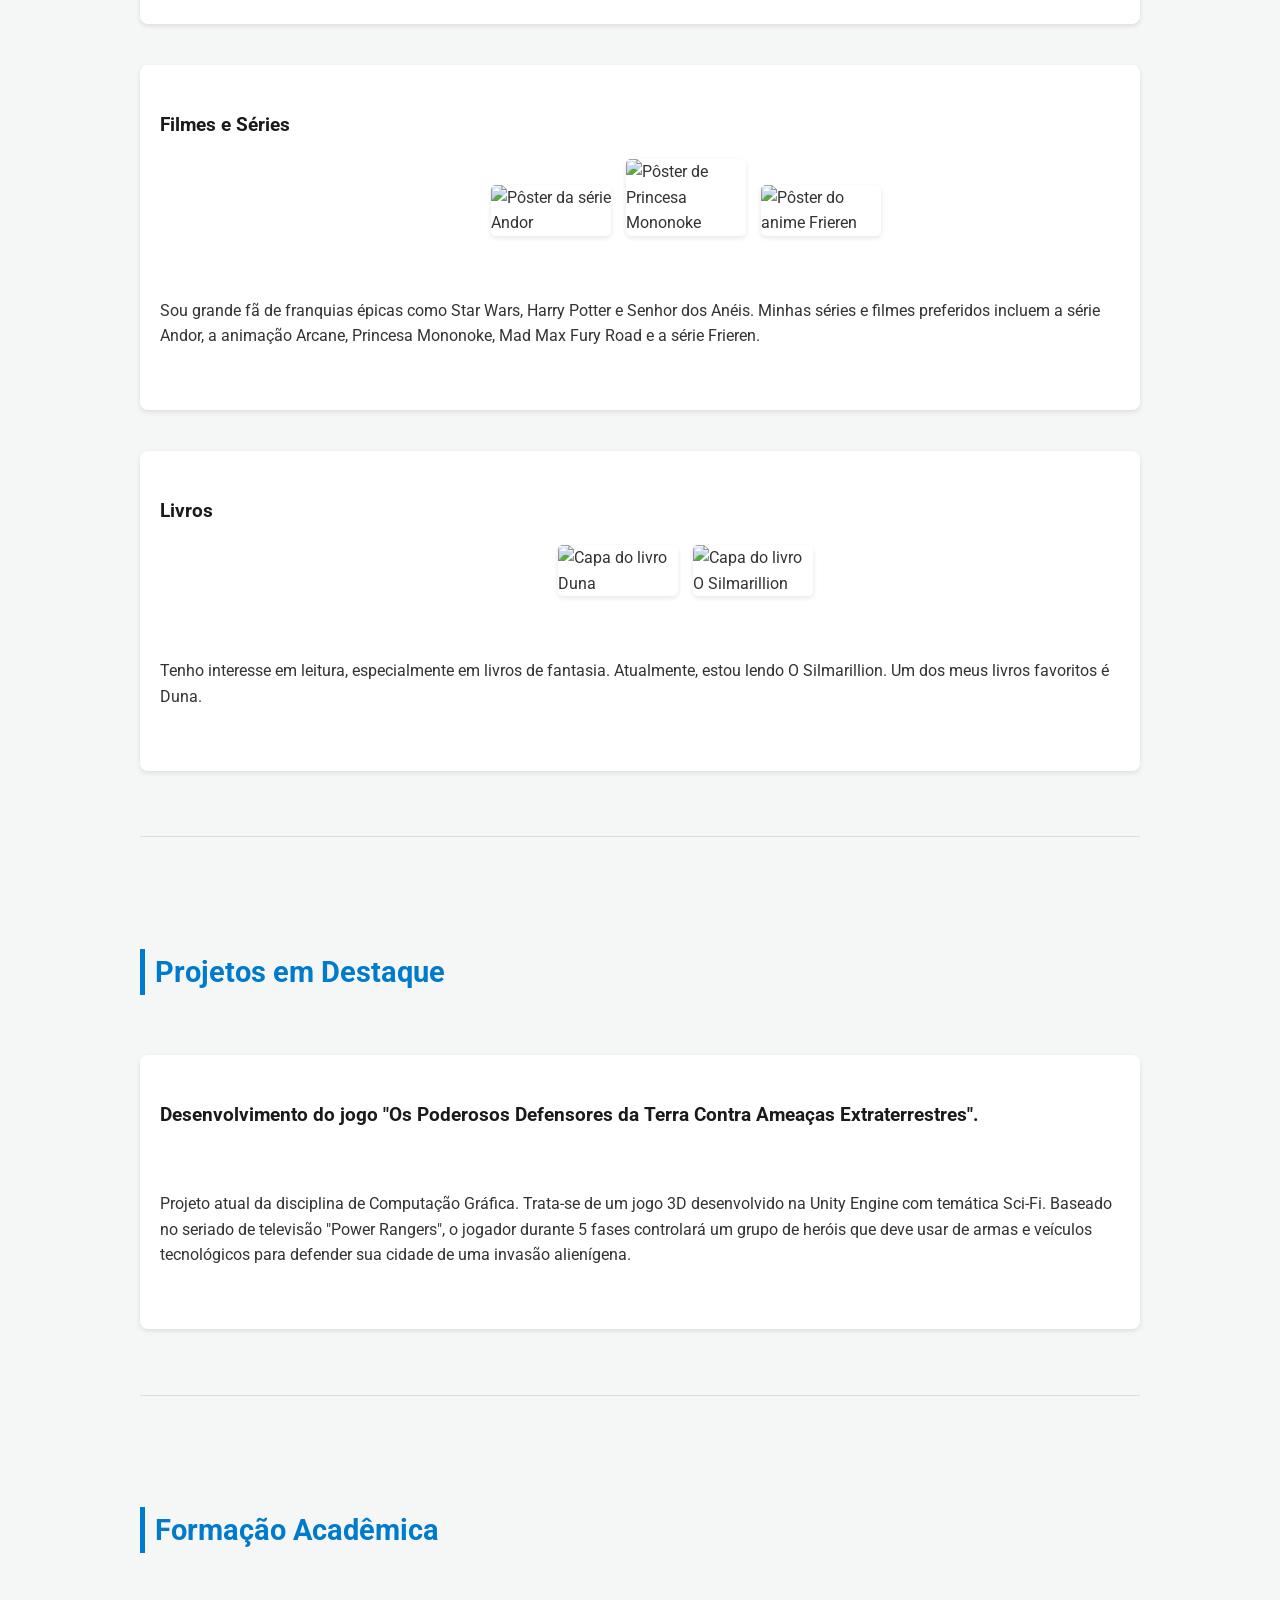
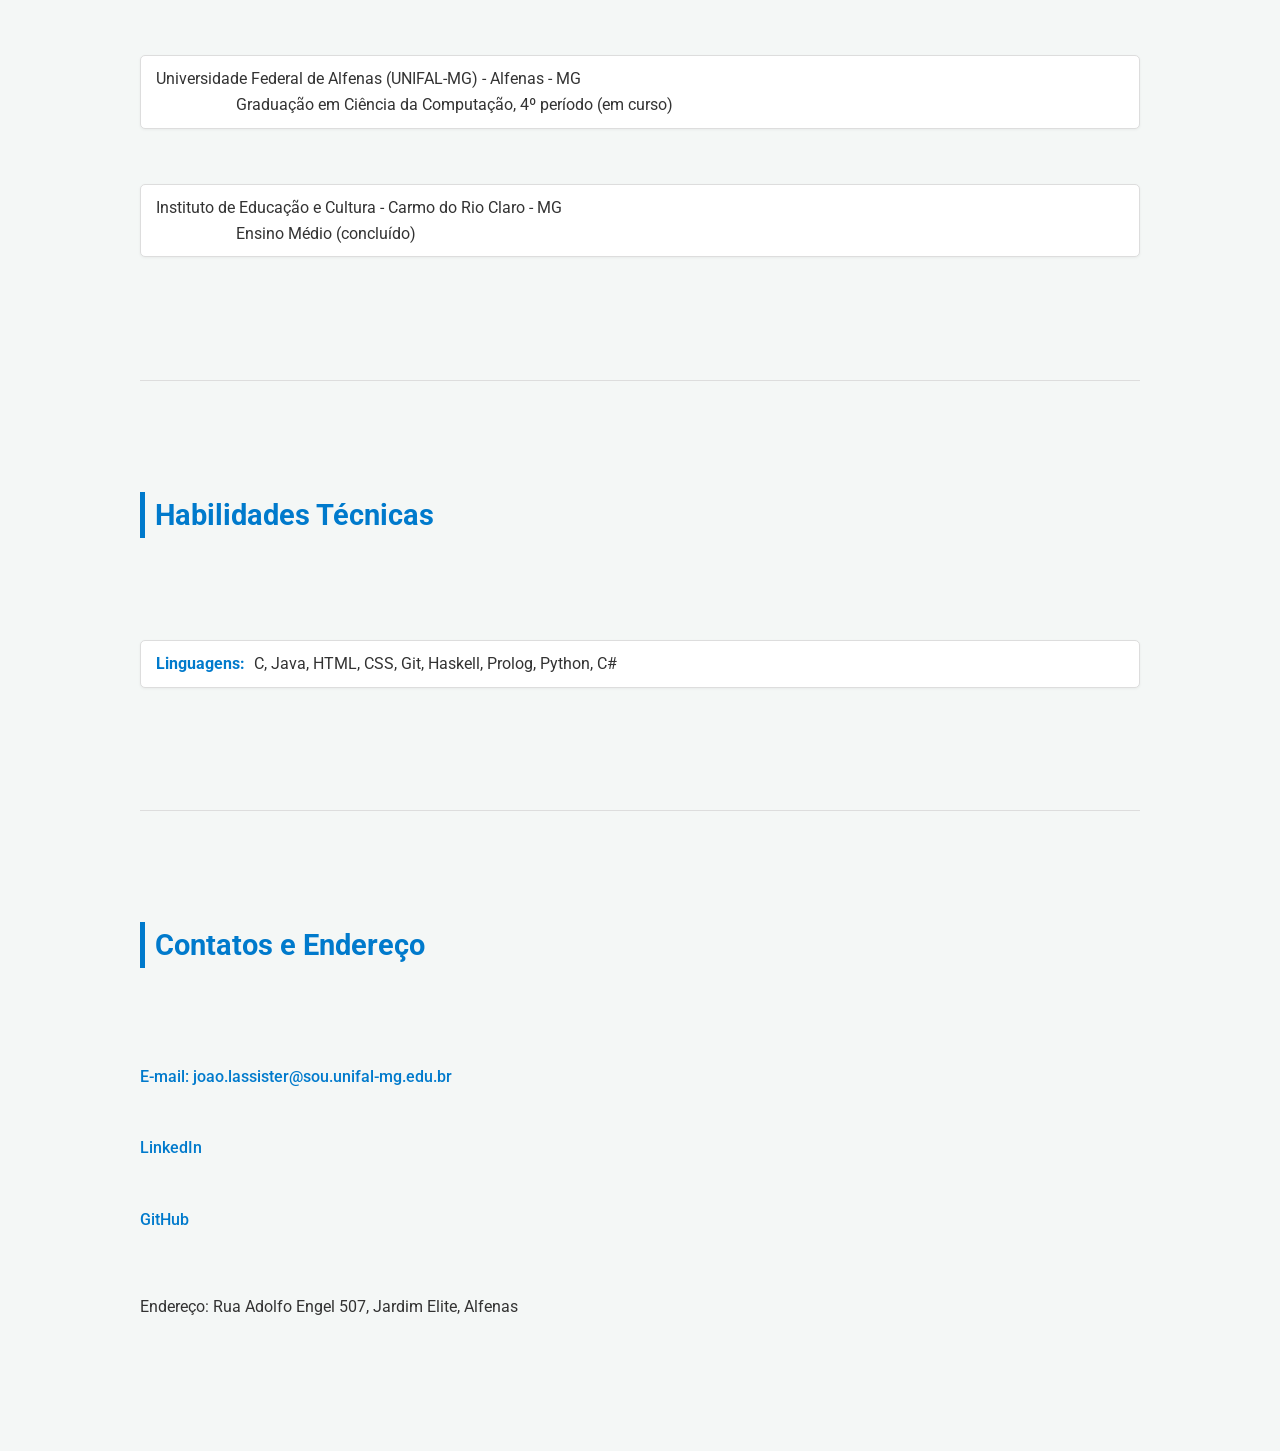
==== commit 573bde29: "Fix HTML formatting and structure" ====
--- a/index.html
+++ b/index.html
@@ -87,11 +87,7 @@
                 <a href="https://github.com/JA-Lassister" target="_blank" class="contact-link">GitHub</a>
                 <p>Endereço: Rua Adolfo Engel 507, Jardim Elite, Alfenas</p>
             </div>
-        </section>
-
-    <footer>
-        <p>&copy; 2025 João Antonio Lassister Melo. Hospedado no GitHub Pages.</p>
-    </footer>
-
+        </section>
 </body>
 </html>
+
--- a/style.css
+++ b/style.css
@@ -43,11 +43,19 @@
     box-shadow: 0 0 15px rgba(0, 0, 0, 0.2);
 }
 
+.image-gallery {
+    display: flex;
+    justify-content: center;
+    gap: 15px;
+    margin-bottom: 20px;
+    flex-wrap: wrap;
+    align-items: flex-end; /* Alinha as imagens pela base se tiverem alturas diferentes */
+}
+
 .content-img {
-    max-width: 150px;
+    max-width: 120px;
     height: auto;
     display: block;
-    margin: 15px auto;
     border-radius: 5px;
     box-shadow: 0 2px 5px rgba(0, 0, 0, 0.1);
 }
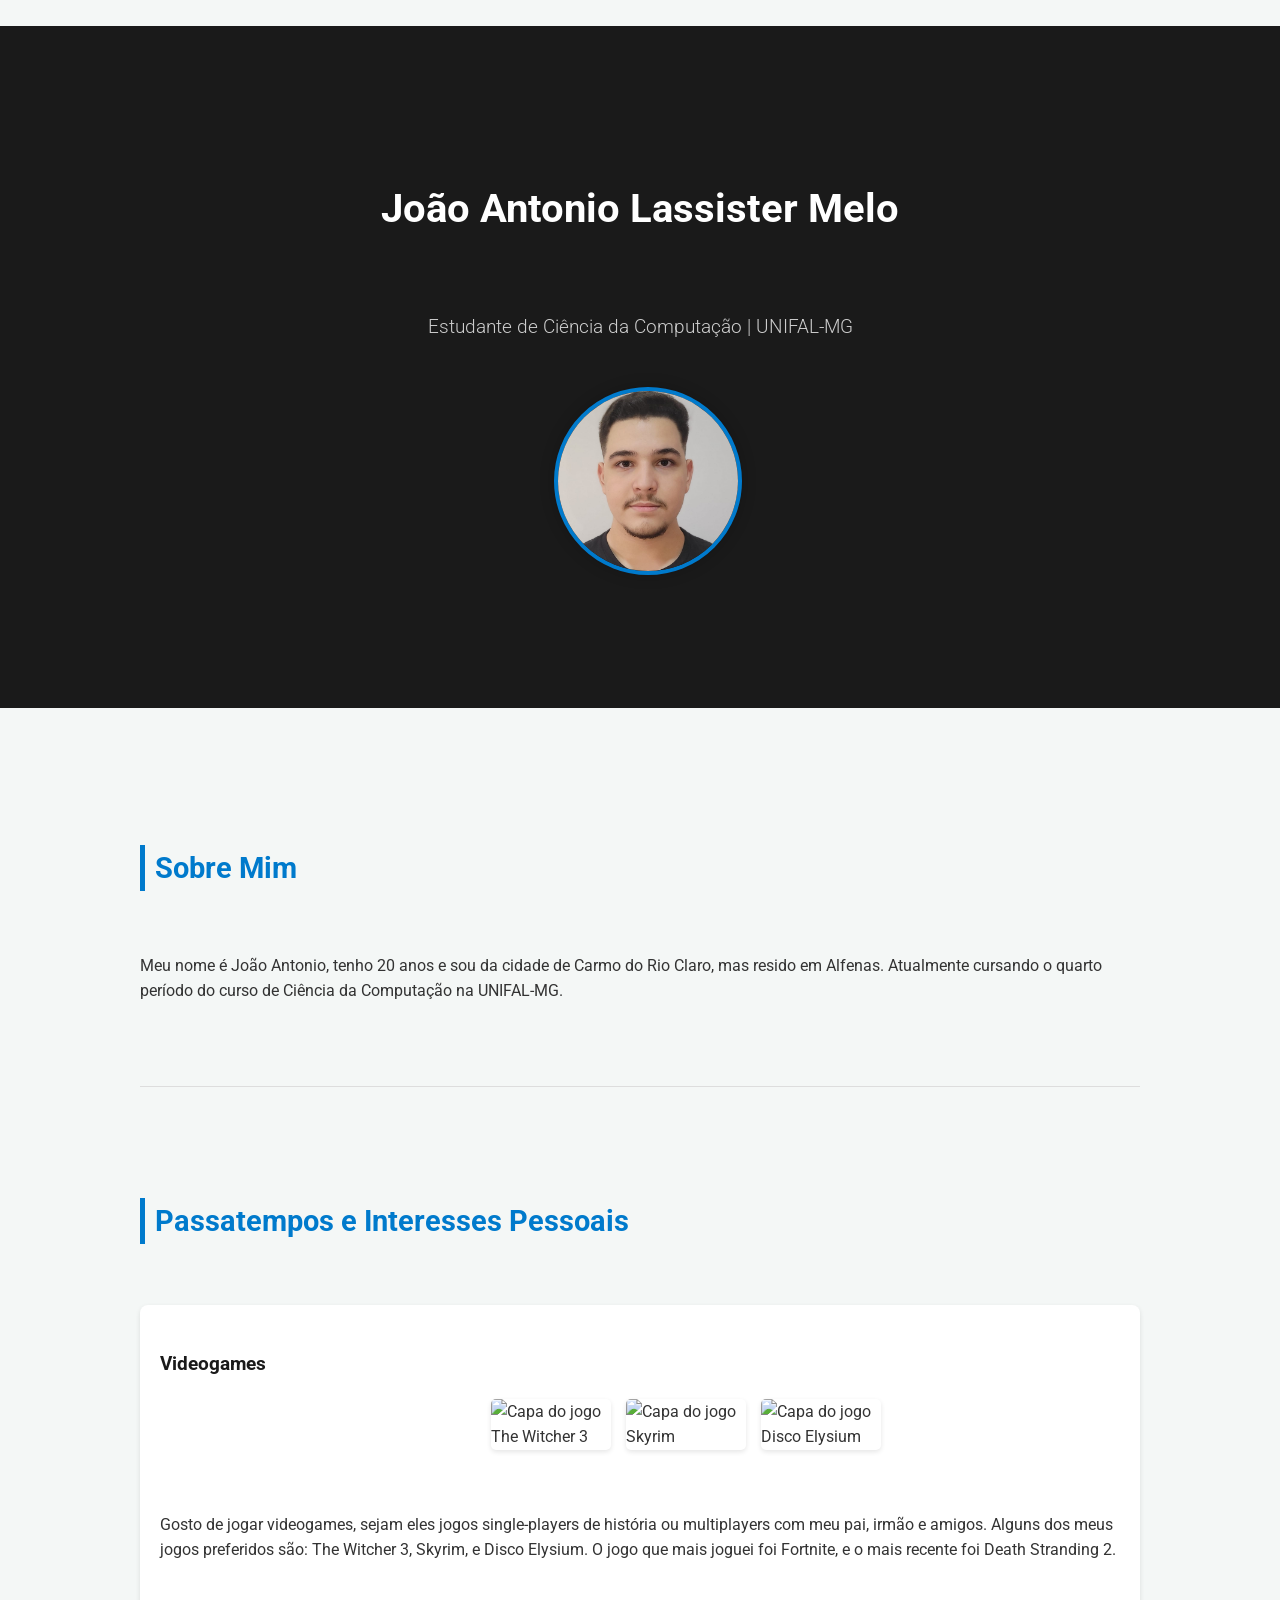
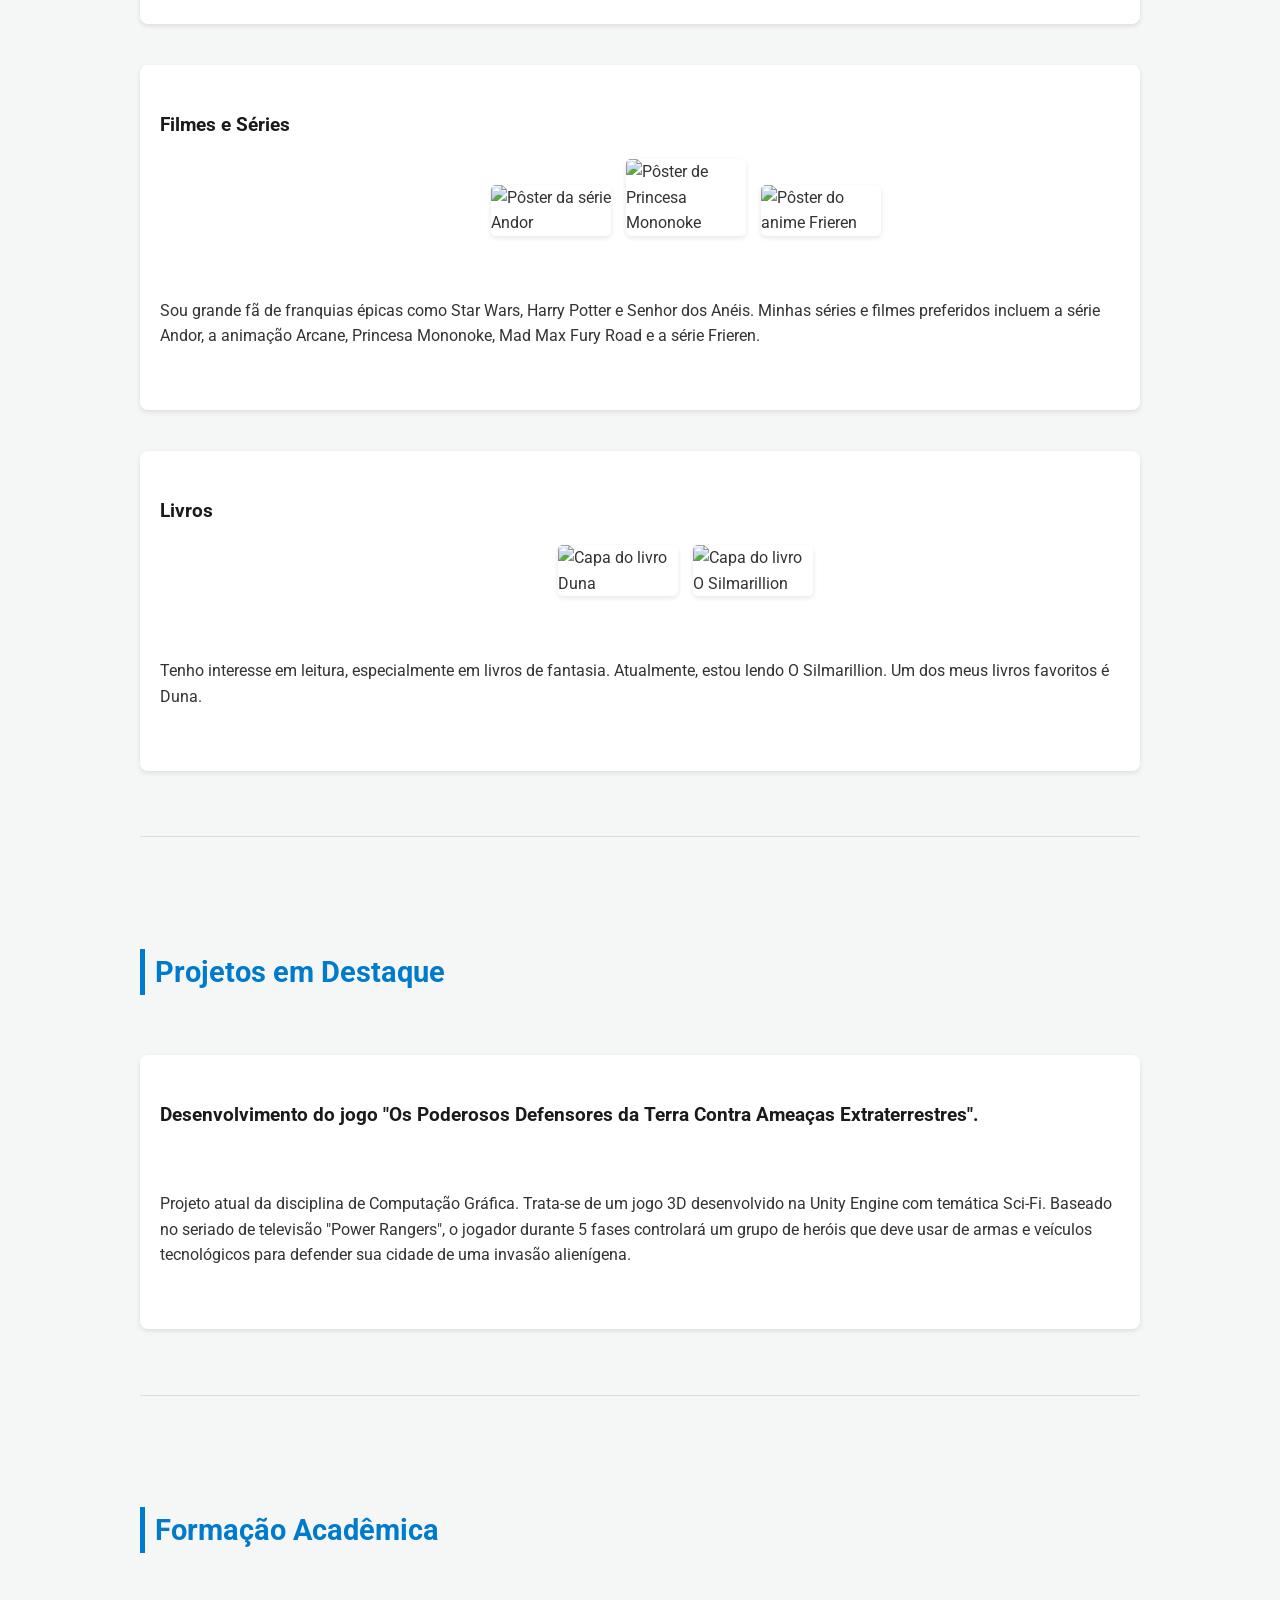
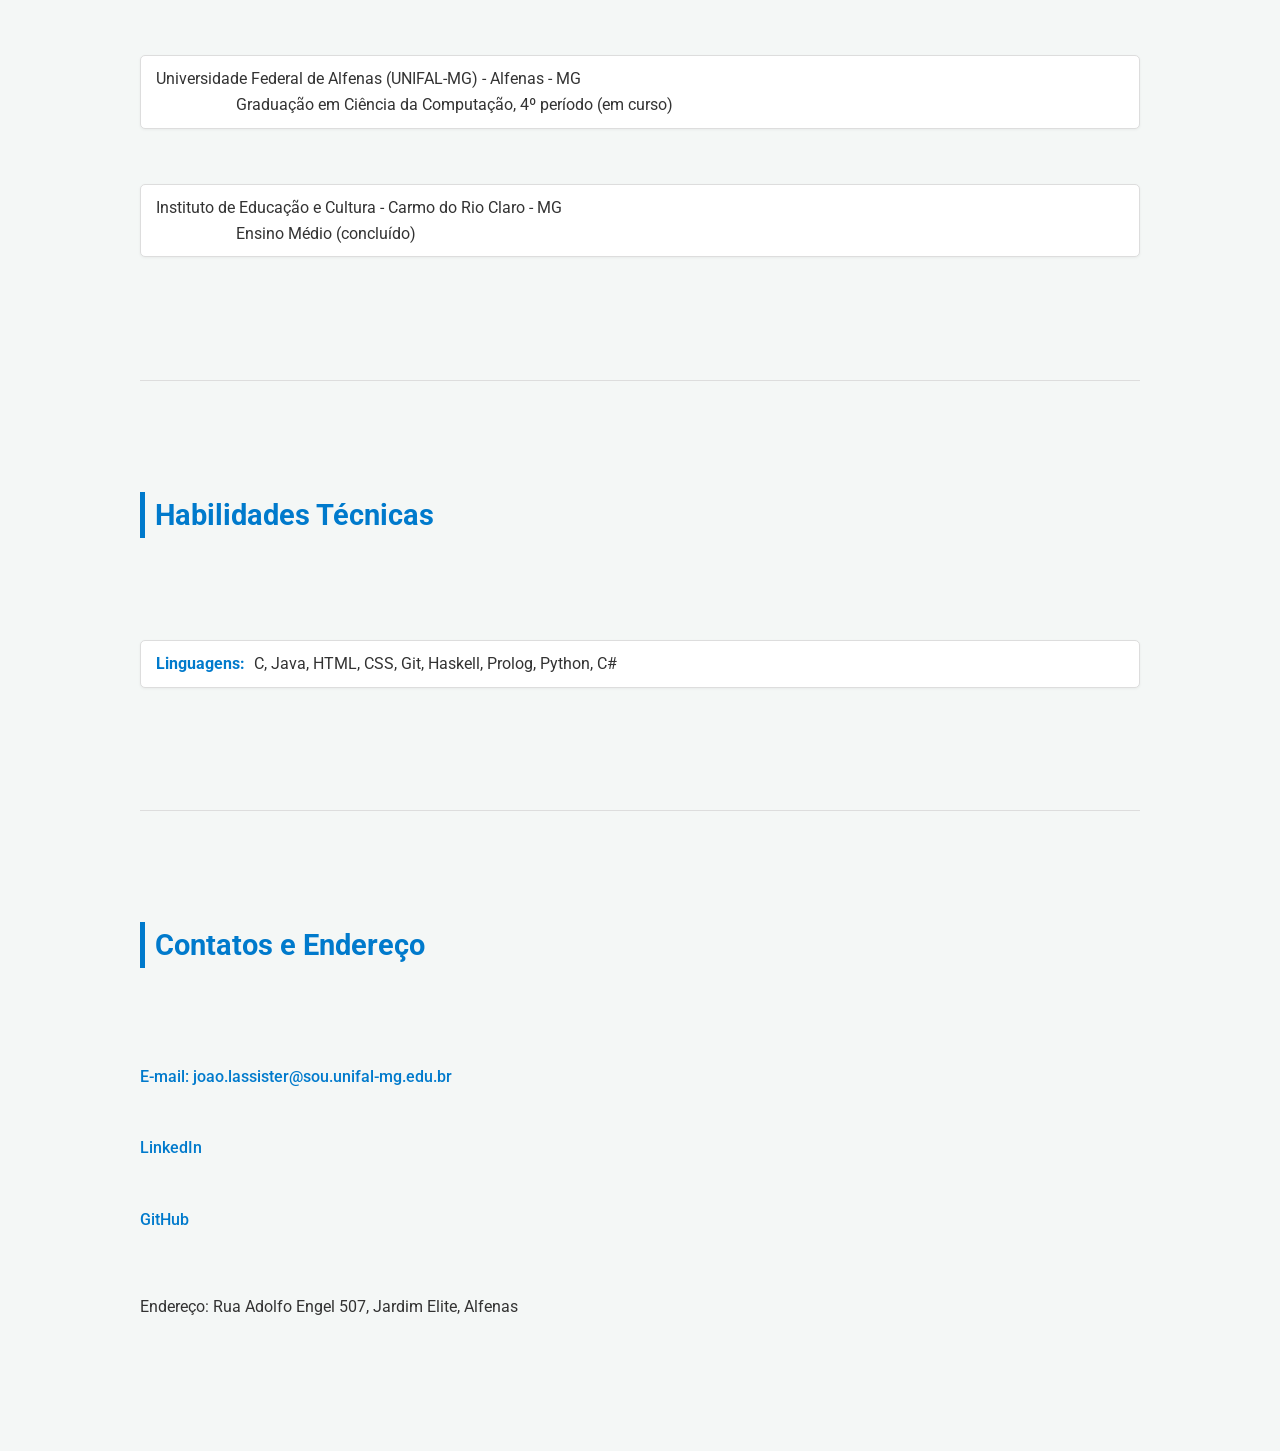
==== commit 7662379a: "Alteração index.html" ====
--- a/index.html
+++ b/index.html
@@ -21,7 +21,7 @@
         
         <section id="sobre">
             <h2>Sobre Mim</h2>
-            <p>Meu nome é João Antonio, tenho 20 anos e sou da cidade de Carmo do Rio Claro, mas resido em Alfenas. Atualmente cursando o quarto período do curso de Ciência da Computação na UNIFAL-MG. (Este site é parte de um trabalho prático, conforme instrução da disciplina).</p>
+            <p>Meu nome é João Antonio, tenho 20 anos e sou da cidade de Carmo do Rio Claro, mas resido em Alfenas. Atualmente cursando o quarto período do curso de Ciência da Computação na UNIFAL-MG.</p>
         </section>
 
         <section id="interesses">
@@ -91,3 +91,4 @@
 </body>
 </html>
 
+
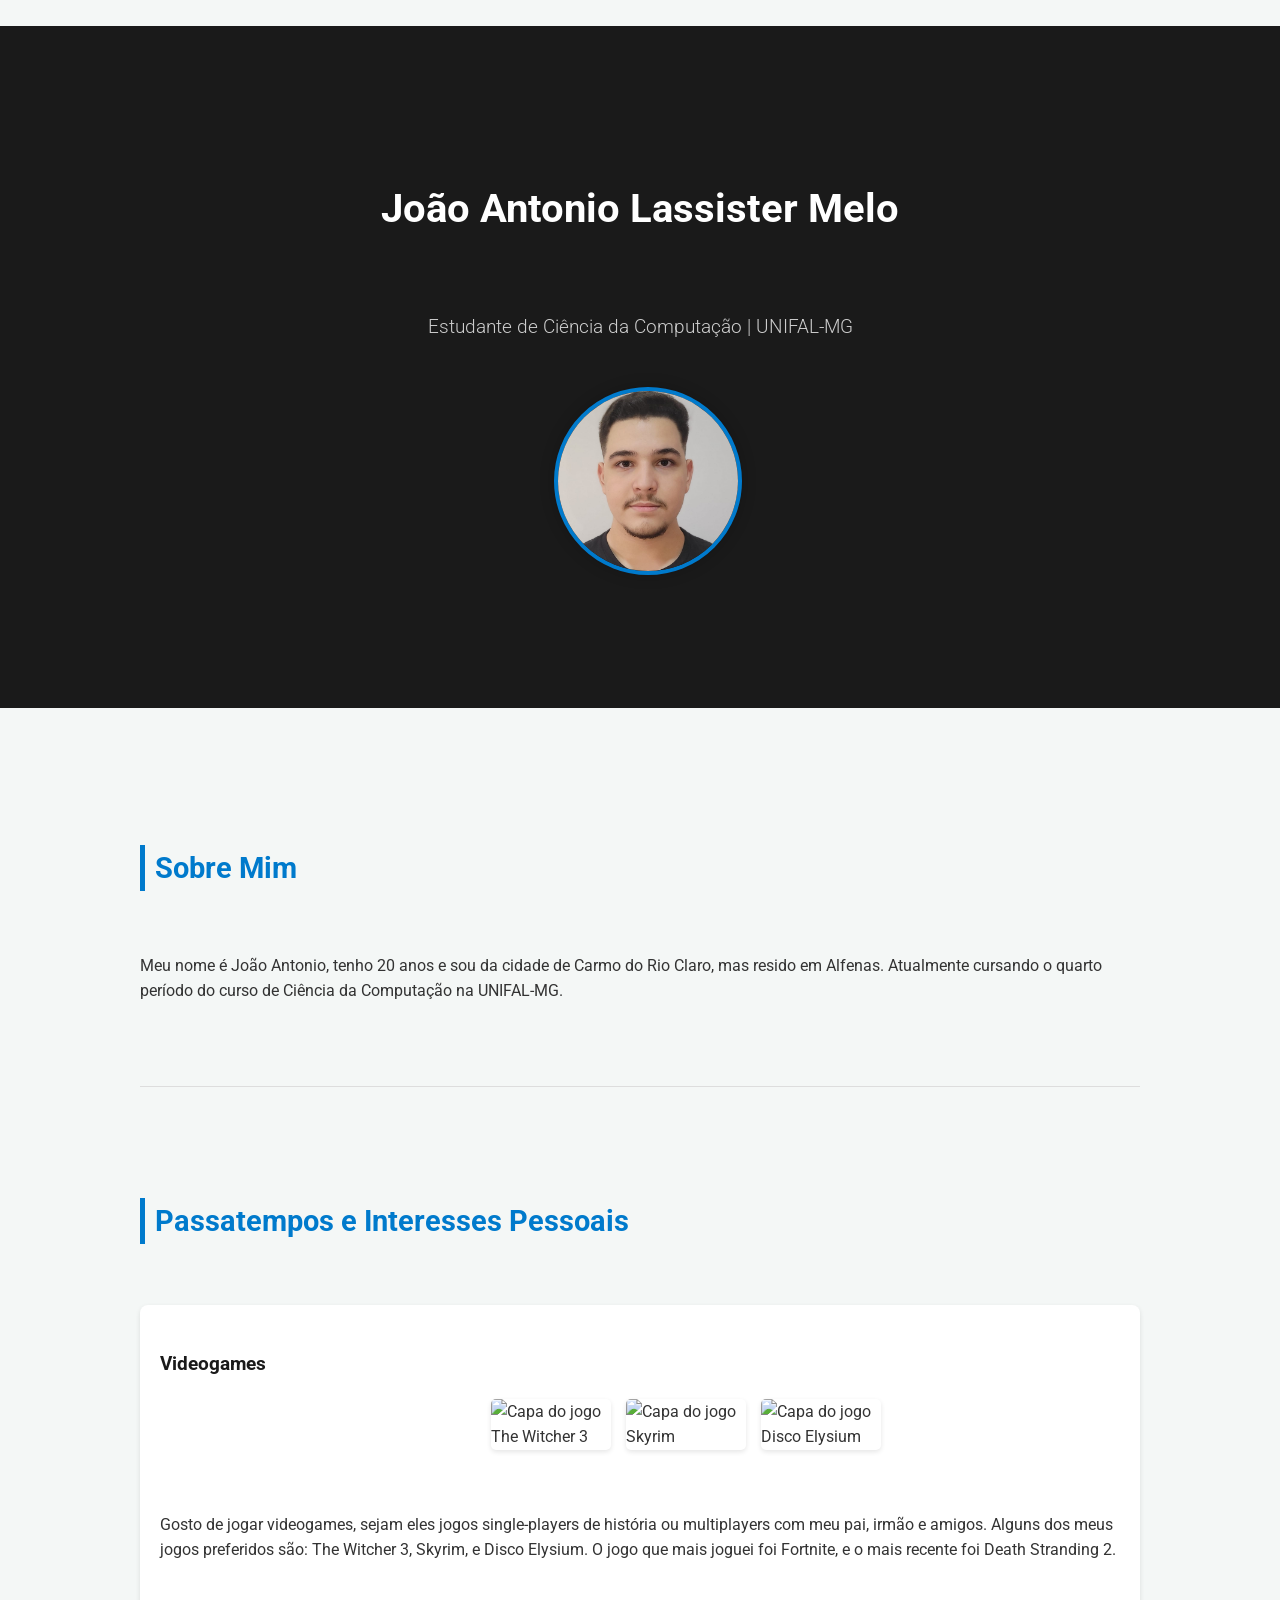
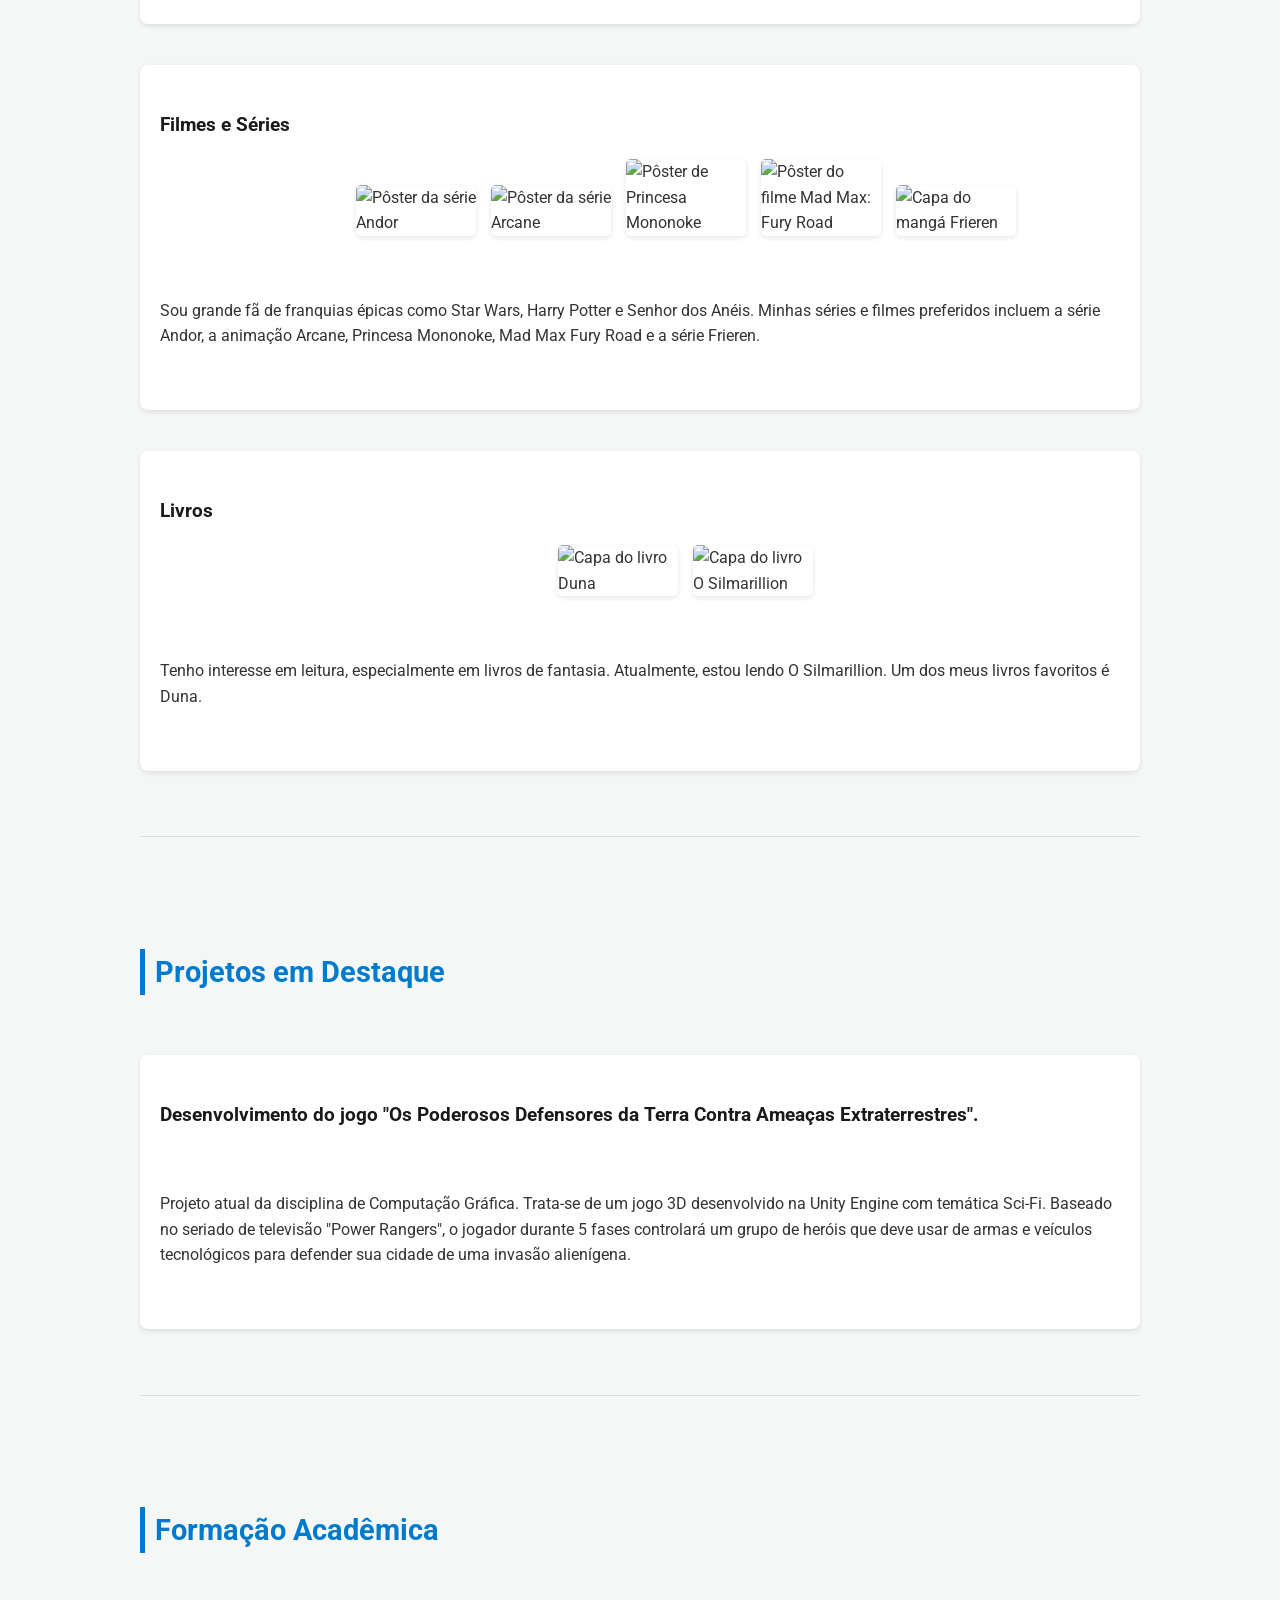
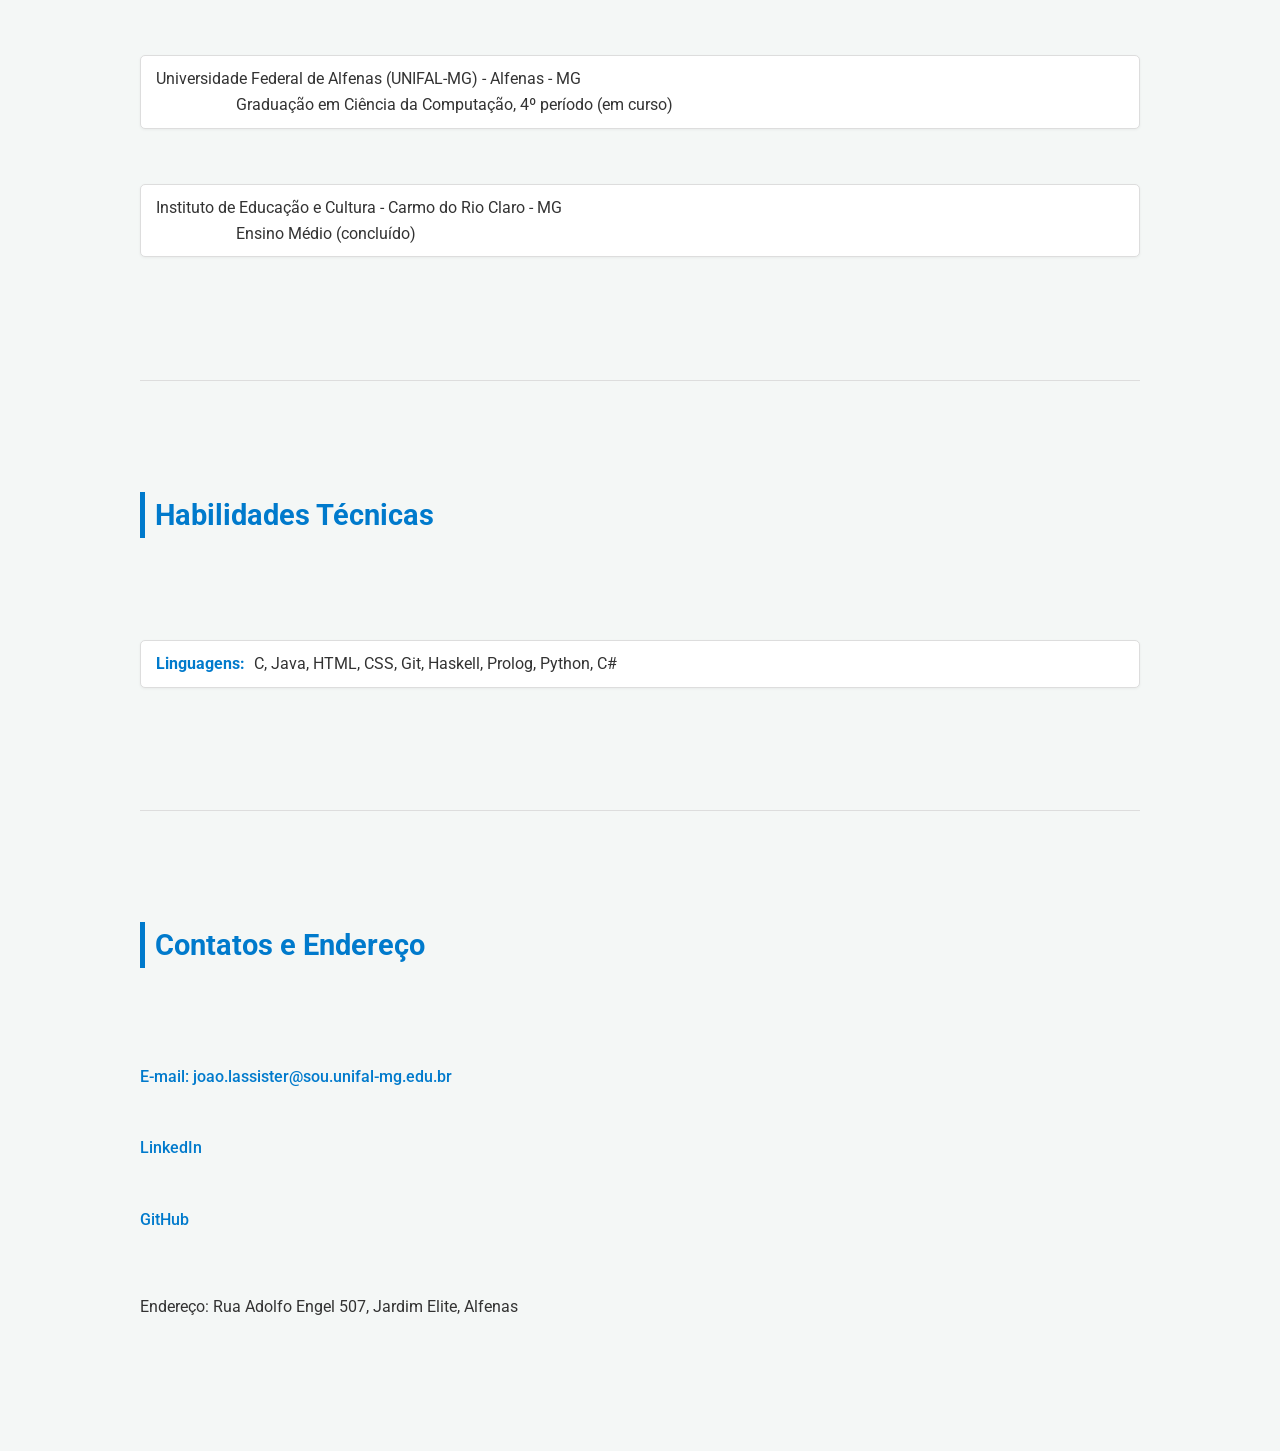
==== commit 5216263b: "Alteração index.html" ====
--- a/index.html
+++ b/index.html
@@ -29,26 +29,28 @@
             <div class="projeto-card">
                 <h3>Videogames</h3>
                 <div class="image-gallery">
-                    <img src="https://upload.wikimedia.org/wikipedia/en/b/b3/The_Witcher_3_Wild_Hunt_cover_art.png" alt="Capa do jogo The Witcher 3" class="content-img">
-                    <img src="https://upload.wikimedia.org/wikipedia/en/1/15/The_Elder_Scrolls_V_Skyrim_cover.png" alt="Capa do jogo Skyrim" class="content-img">
-                    <img src="https://upload.wikimedia.org/wikipedia/en/1/1f/Disco_Elysium_cover_art.jpg" alt="Capa do jogo Disco Elysium" class="content-img">
+                    <img src="images/game_witcher3.png" alt="Capa do jogo The Witcher 3" class="content-img">
+                    <img src="images/game_skyrim.png" alt="Capa do jogo Skyrim" class="content-img">
+                    <img src="images/game_discoelysium.jpg" alt="Capa do jogo Disco Elysium" class="content-img">
                 </div>
                 <p>Gosto de jogar videogames, sejam eles jogos single-players de história ou multiplayers com meu pai, irmão e amigos. Alguns dos meus jogos preferidos são: The Witcher 3, Skyrim, e Disco Elysium. O jogo que mais joguei foi Fortnite, e o mais recente foi Death Stranding 2.</p>
             </div>
             <div class="projeto-card">
                 <h3>Filmes e Séries</h3>
                 <div class="image-gallery">
-                    <img src="https://upload.wikimedia.org/wikipedia/en/b/b9/Andor_title_card.jpg" alt="Pôster da série Andor" class="content-img">
-                    <img src="https://upload.wikimedia.org/wikipedia/en/4/4c/Princess_Mononoke_poster.png" alt="Pôster de Princesa Mononoke" class="content-img">
-                    <img src="https://upload.wikimedia.org/wikipedia/en/9/93/Frieren_Beyond_Journey%27s_End_manga_volume_1_cover.jpg" alt="Pôster do anime Frieren" class="content-img">
+                    <img src="images/series_andor.jpg" alt="Pôster da série Andor" class="content-img">
+                    <img src="images/series_arcane.png" alt="Pôster da série Arcane" class="content-img">
+                    <img src="images/movie_mononoke.png" alt="Pôster de Princesa Mononoke" class="content-img">
+                    <img src="images/movie_madmax.jpg" alt="Pôster do filme Mad Max: Fury Road" class="content-img">
+                    <img src="images/series_frieren.jpg" alt="Capa do mangá Frieren" class="content-img">
                 </div>
                 <p>Sou grande fã de franquias épicas como Star Wars, Harry Potter e Senhor dos Anéis. Minhas séries e filmes preferidos incluem a série Andor, a animação Arcane, Princesa Mononoke, Mad Max Fury Road e a série Frieren.</p>
             </div>
             <div class="projeto-card">
                 <h3>Livros</h3>
                 <div class="image-gallery">
-                    <img src="https://upload.wikimedia.org/wikipedia/en/6/6f/Dune_novel_cover.jpg" alt="Capa do livro Duna" class="content-img">
-                    <img src="https://upload.wikimedia.org/wikipedia/en/b/ba/TheSilmarillion.jpg" alt="Capa do livro O Silmarillion" class="content-img">
+                    <img src="images/book_dune.jpg" alt="Capa do livro Duna" class="content-img">
+                    <img src="images/book_silmarillion.jpg" alt="Capa do livro O Silmarillion" class="content-img">
                 </div>
                 <p>Tenho interesse em leitura, especialmente em livros de fantasia. Atualmente, estou lendo O Silmarillion. Um dos meus livros favoritos é Duna.</p>
             </div>
@@ -88,7 +90,6 @@
                 <p>Endereço: Rua Adolfo Engel 507, Jardim Elite, Alfenas</p>
             </div>
         </section>
+
 </body>
 </html>
-
-
--- a/style.css
+++ b/style.css
@@ -143,15 +143,6 @@
     color: #005f99;
     text-decoration: underline;
 }
-
-footer {
-    background-color: #1a1a1a;
-    color: #ccc;
-    text-align: center;
-    padding: 15px 0;
-    font-size: 0.9em;
-}
-
 @media (max-width: 600px) {
     .hero {
         padding: 60px 0;
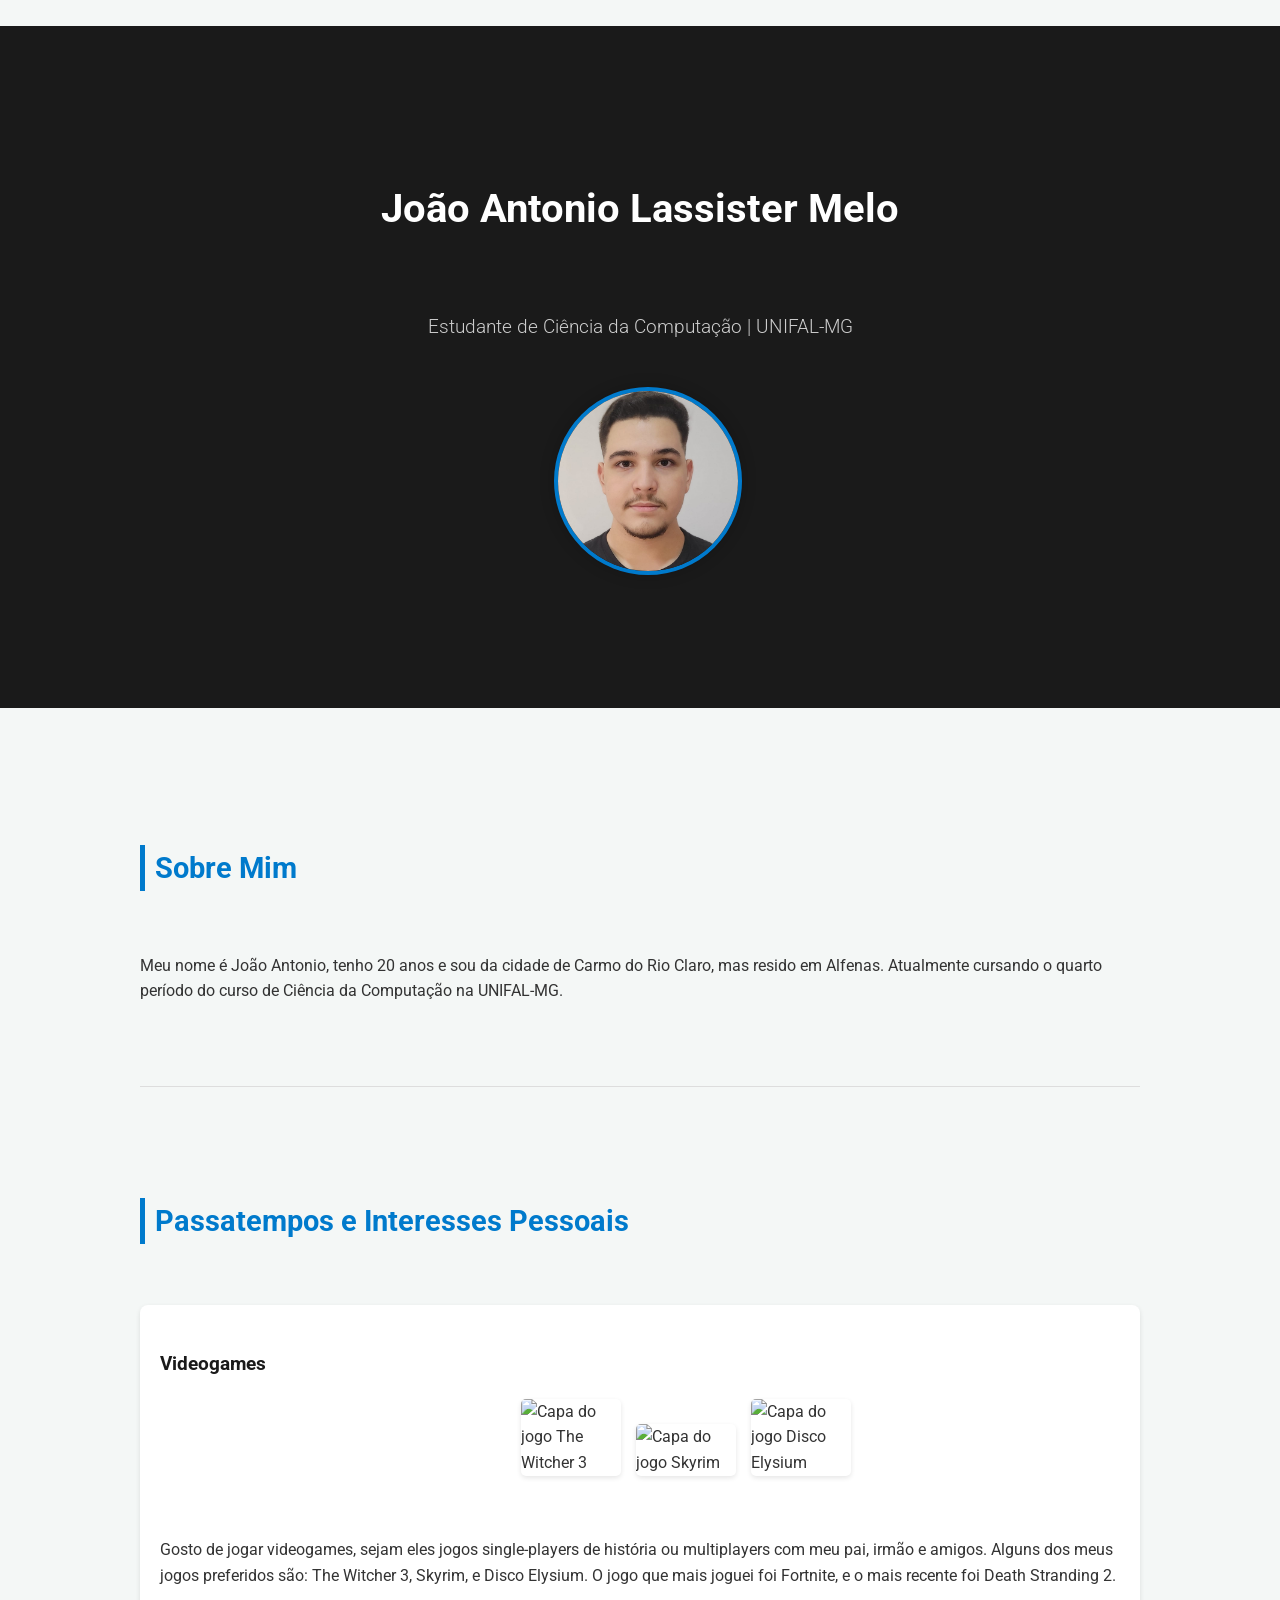
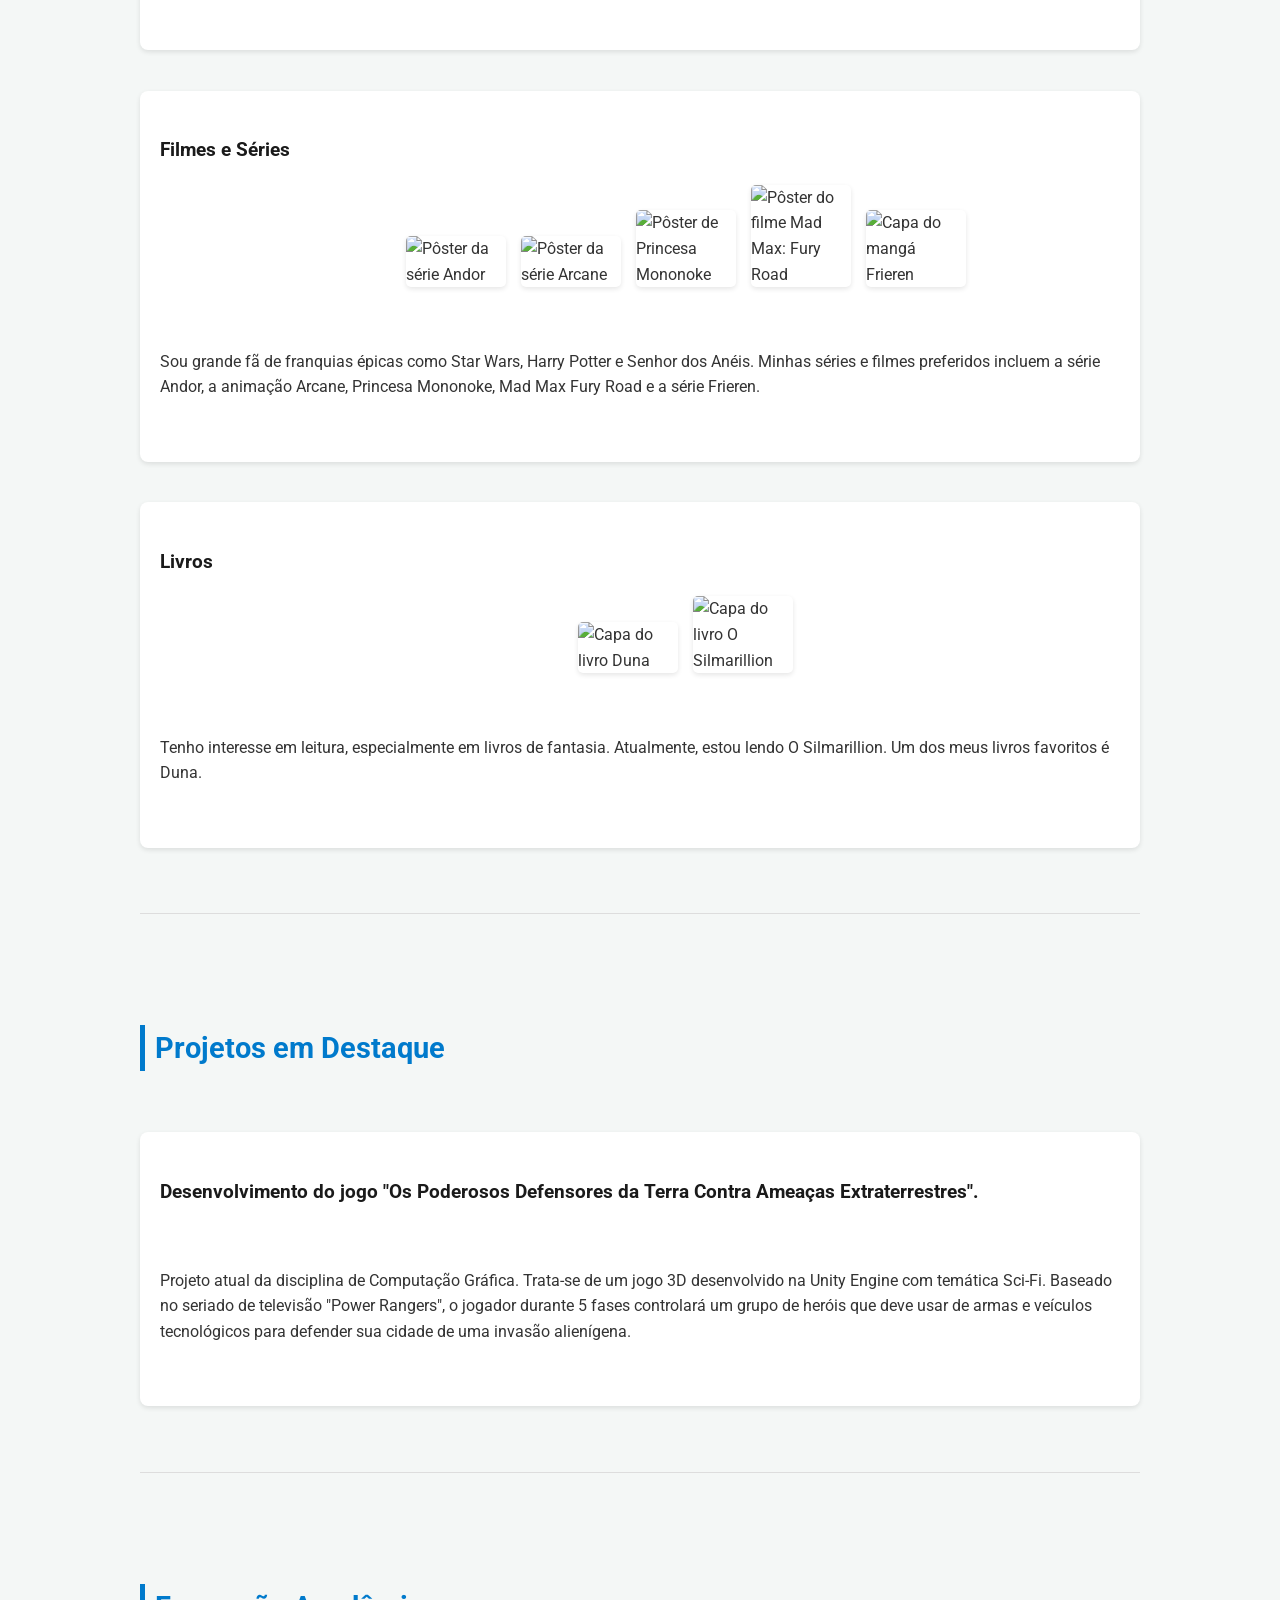
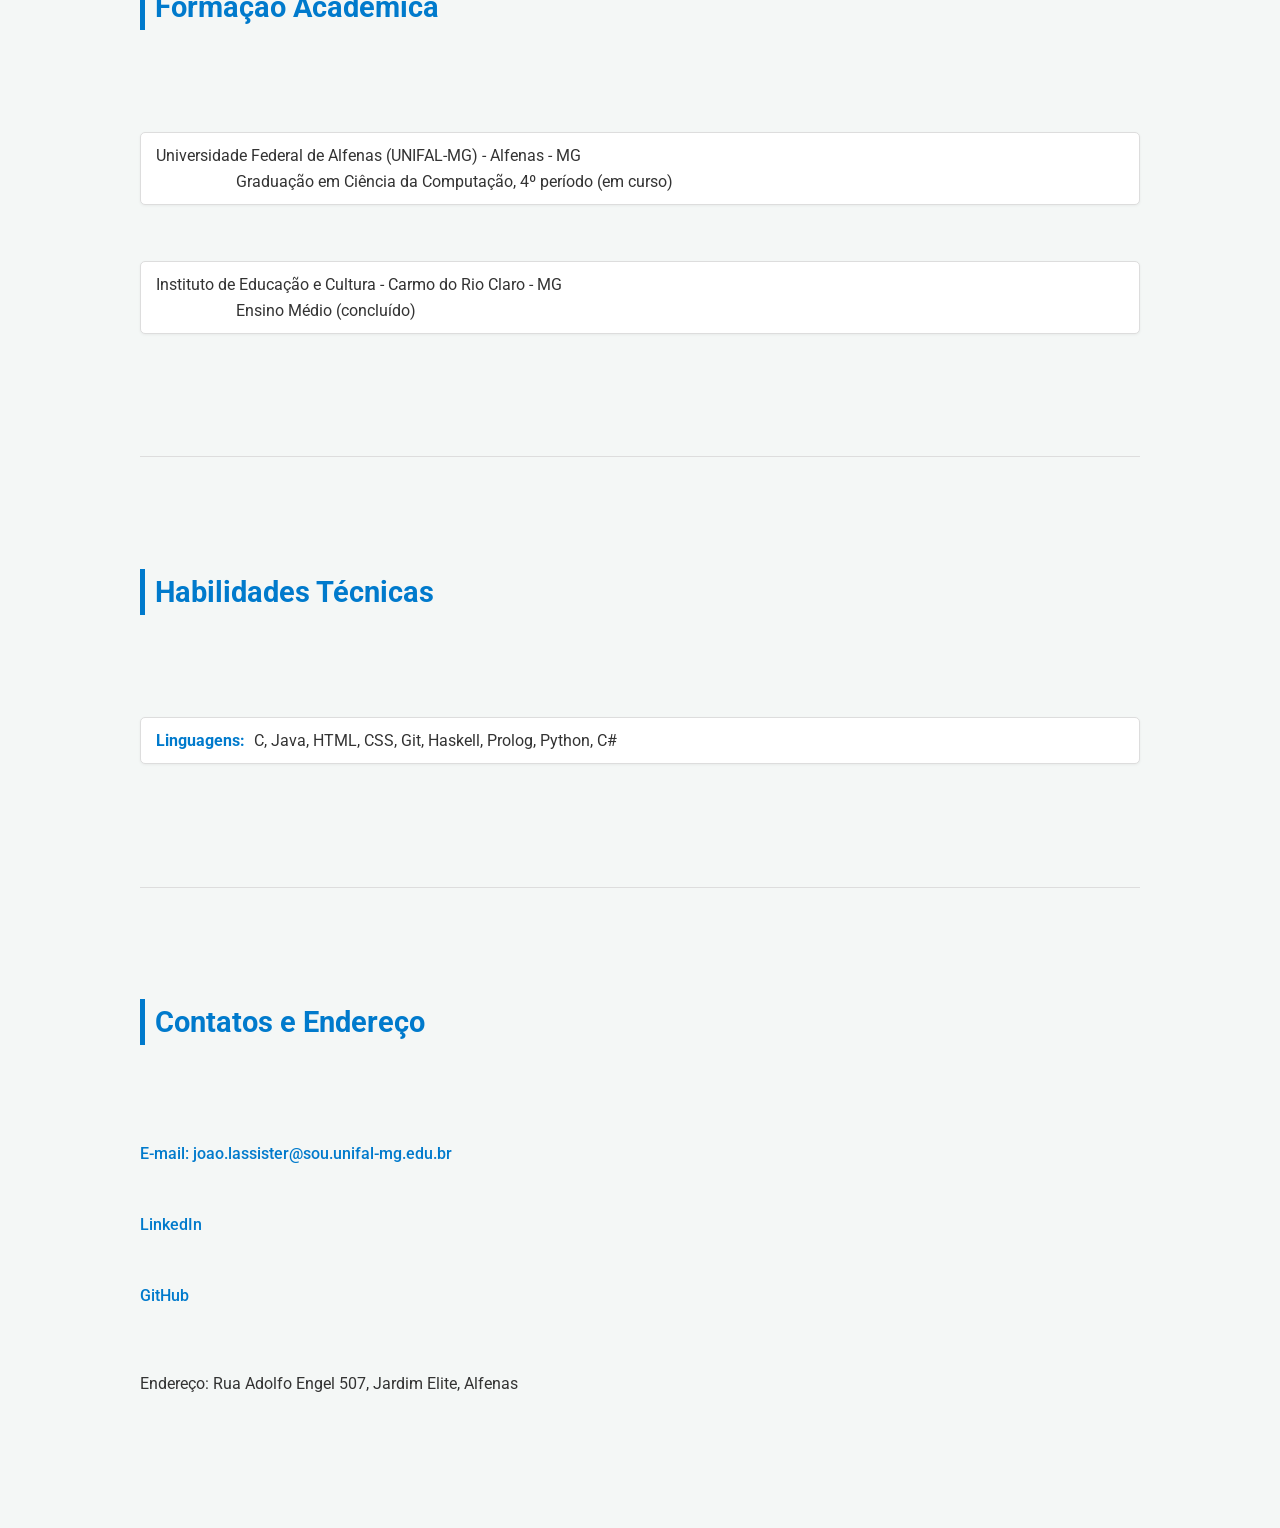
==== commit 032a649c: "Formato imagem" ====
--- a/index.html
+++ b/index.html
@@ -31,7 +31,7 @@
                 <div class="image-gallery">
                     <img src="images/game_witcher3.png" alt="Capa do jogo The Witcher 3" class="content-img">
                     <img src="images/game_skyrim.png" alt="Capa do jogo Skyrim" class="content-img">
-                    <img src="images/game_discoelysium.jpg" alt="Capa do jogo Disco Elysium" class="content-img">
+                    <img src="images/game_discoelysium.jpeg" alt="Capa do jogo Disco Elysium" class="content-img">
                 </div>
                 <p>Gosto de jogar videogames, sejam eles jogos single-players de história ou multiplayers com meu pai, irmão e amigos. Alguns dos meus jogos preferidos são: The Witcher 3, Skyrim, e Disco Elysium. O jogo que mais joguei foi Fortnite, e o mais recente foi Death Stranding 2.</p>
             </div>
@@ -39,7 +39,7 @@
                 <h3>Filmes e Séries</h3>
                 <div class="image-gallery">
                     <img src="images/series_andor.jpg" alt="Pôster da série Andor" class="content-img">
-                    <img src="images/series_arcane.png" alt="Pôster da série Arcane" class="content-img">
+                    <img src="images/series_arcane.jpg" alt="Pôster da série Arcane" class="content-img">
                     <img src="images/movie_mononoke.png" alt="Pôster de Princesa Mononoke" class="content-img">
                     <img src="images/movie_madmax.jpg" alt="Pôster do filme Mad Max: Fury Road" class="content-img">
                     <img src="images/series_frieren.jpg" alt="Capa do mangá Frieren" class="content-img">
@@ -93,3 +93,4 @@
 
 </body>
 </html>
+
--- a/style.css
+++ b/style.css
@@ -49,11 +49,11 @@
     gap: 15px;
     margin-bottom: 20px;
     flex-wrap: wrap;
-    align-items: flex-end; /* Alinha as imagens pela base se tiverem alturas diferentes */
+    align-items: flex-end; /* Alinha as imagens pela base */
 }
 
 .content-img {
-    max-width: 120px;
+    max-width: 100px; /* Tamanho para caber mais imagens na linha */
     height: auto;
     display: block;
     border-radius: 5px;
@@ -143,6 +143,7 @@
     color: #005f99;
     text-decoration: underline;
 }
+
 @media (max-width: 600px) {
     .hero {
         padding: 60px 0;
@@ -153,4 +154,7 @@
     h2 {
         font-size: 1.5em;
     }
+    .content-img {
+        max-width: 80px; /* Reduz ainda mais em telas pequenas */
+    }
 }
